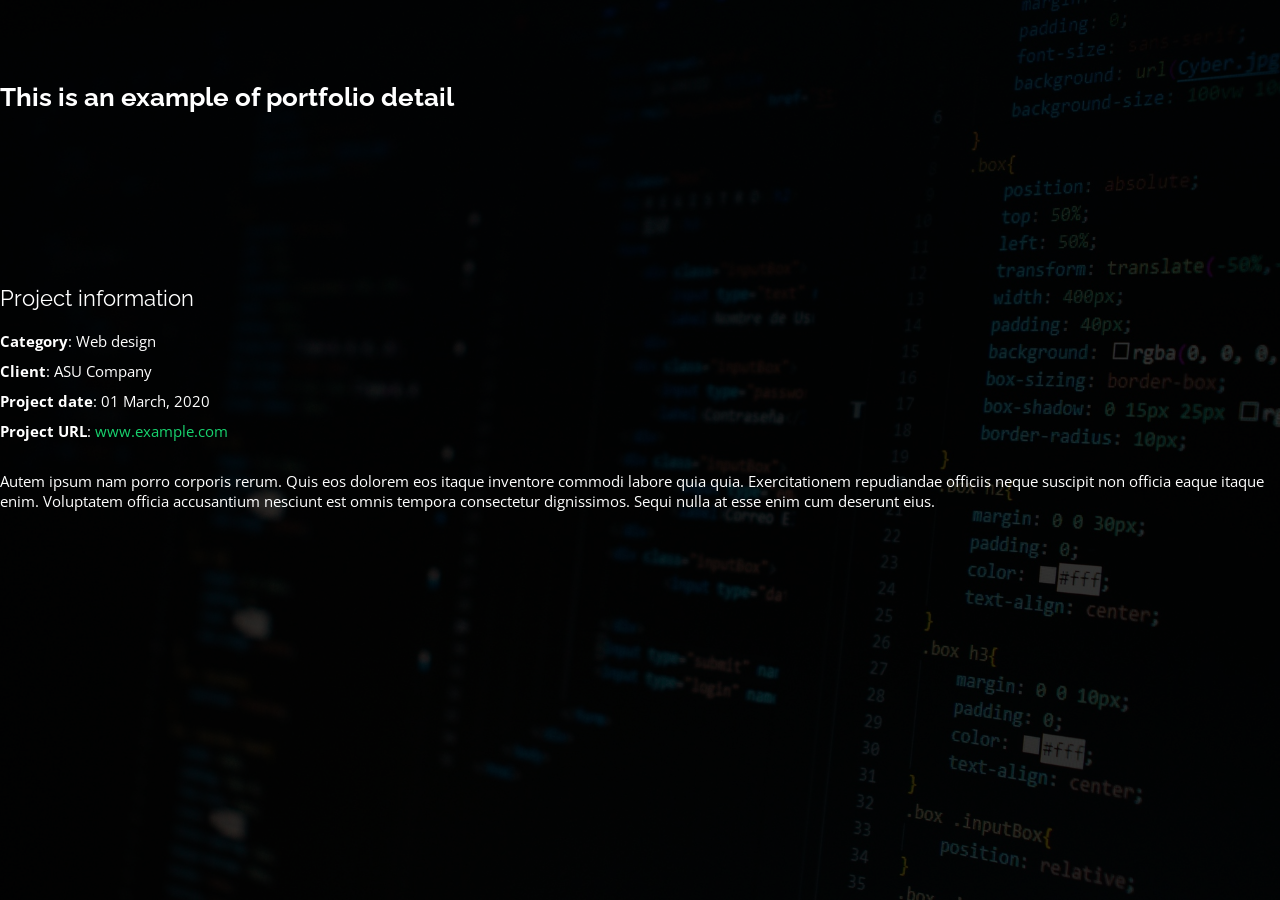
==== portfolio-details.html @ 1f873011 "initial" ====
<!DOCTYPE html>
<html lang="en">

<head>
  <meta charset="utf-8">
  <meta content="width=device-width, initial-scale=1.0" name="viewport">

  <title>Portfolio Details - Personal Bootstrap Template</title>
  <meta content="" name="description">
  <meta content="" name="keywords">

  <!-- Favicons -->
  <link href="assets/img/favicon.png" rel="icon">
  <link href="assets/img/apple-touch-icon.png" rel="apple-touch-icon">

  <!-- Google Fonts -->
  <link href="https://fonts.googleapis.com/css?family=Open+Sans:300,300i,400,400i,600,600i,700,700i|Raleway:300,300i,400,400i,500,500i,600,600i,700,700i|Poppins:300,300i,400,400i,500,500i,600,600i,700,700i" rel="stylesheet">

  <!-- Vendor CSS Files -->
  <link href="assets/vendor/bootstrap/css/bootstrap.min.css" rel="stylesheet">
  <link href="assets/vendor/bootstrap-icons/bootstrap-icons.css" rel="stylesheet">
  <link href="assets/vendor/boxicons/css/boxicons.min.css" rel="stylesheet">
  <link href="assets/vendor/glightbox/css/glightbox.min.css" rel="stylesheet">
  <link href="assets/vendor/remixicon/remixicon.css" rel="stylesheet">
  <link href="assets/vendor/swiper/swiper-bundle.min.css" rel="stylesheet">

  <!-- Template Main CSS File -->
  <link href="assets/css/style.css" rel="stylesheet">

  <!-- =======================================================
  * Template Name: Personal
  * Template URL: https://bootstrapmade.com/personal-free-resume-bootstrap-template/
  * Updated: Mar 17 2024 with Bootstrap v5.3.3
  * Author: BootstrapMade.com
  * License: https://bootstrapmade.com/license/
  ======================================================== -->
</head>

<body>

  <main id="main">

    <!-- ======= Portfolio Details ======= -->
    <div id="portfolio-details" class="portfolio-details">
      <div class="container">

        <div class="row">

          <div class="col-lg-8">
            <h2 class="portfolio-title">This is an example of portfolio detail</h2>

            <div class="portfolio-details-slider swiper">
              <div class="swiper-wrapper align-items-center">

                <div class="swiper-slide">
                  <img src="assets/img/portfolio/portfolio-details-1.jpg" alt="">
                </div>

                <div class="swiper-slide">
                  <img src="assets/img/portfolio/portfolio-details-2.jpg" alt="">
                </div>

                <div class="swiper-slide">
                  <img src="assets/img/portfolio/portfolio-details-3.jpg" alt="">
                </div>

              </div>
              <div class="swiper-pagination"></div>
            </div>

          </div>

          <div class="col-lg-4 portfolio-info">
            <h3>Project information</h3>
            <ul>
              <li><strong>Category</strong>: Web design</li>
              <li><strong>Client</strong>: ASU Company</li>
              <li><strong>Project date</strong>: 01 March, 2020</li>
              <li><strong>Project URL</strong>: <a href="#">www.example.com</a></li>
            </ul>

            <p>
              Autem ipsum nam porro corporis rerum. Quis eos dolorem eos itaque inventore commodi labore quia quia. Exercitationem repudiandae officiis neque suscipit non officia eaque itaque enim. Voluptatem officia accusantium nesciunt est omnis tempora consectetur dignissimos. Sequi nulla at esse enim cum deserunt eius.
            </p>
          </div>

        </div>

      </div>
    </div><!-- End Portfolio Details -->

  </main><!-- End #main -->


  <!-- Vendor JS Files -->
  <script src="assets/vendor/purecounter/purecounter_vanilla.js"></script>
  <script src="assets/vendor/bootstrap/js/bootstrap.bundle.min.js"></script>
  <script src="assets/vendor/glightbox/js/glightbox.min.js"></script>
  <script src="assets/vendor/isotope-layout/isotope.pkgd.min.js"></script>
  <script src="assets/vendor/swiper/swiper-bundle.min.js"></script>
  <script src="assets/vendor/waypoints/noframework.waypoints.js"></script>
  <script src="assets/vendor/php-email-form/validate.js"></script>

  <!-- Template Main JS File -->
  <script src="assets/js/main.js"></script>

</body>

</html>
---- assets/css/style.css ----
/**
* Template Name: Personal
* Template URL: https://bootstrapmade.com/personal-free-resume-bootstrap-template/
* Updated: Mar 17 2024 with Bootstrap v5.3.3
* Author: BootstrapMade.com
* License: https://bootstrapmade.com/license/
*/

/*--------------------------------------------------------------
# General
--------------------------------------------------------------*/
body {
  font-family: "Open Sans", sans-serif;
  background-color: #040404;
  color: #fff;
  position: relative;
  background: transparent;
}

body::before {
  content: "";
  position: fixed;
  background: #040404 url("../img/bg.jpg") top right no-repeat;
  background-size: cover;
  left: 0;
  right: 0;
  top: 0;
  height: 100vh;
  z-index: -1;
}

@media (min-width: 1024px) {
  body::before {
    background-attachment: fixed;
  }
}

a {
  color: #18d26e;
  text-decoration: none;
}

a:hover {
  color: #35e888;
  text-decoration: none;
}

h1,
h2,
h3,
h4,
h5,
h6 {
  font-family: "Raleway", sans-serif;
}

/*--------------------------------------------------------------
# Header
--------------------------------------------------------------*/
#header {
  transition: ease-in-out 0.3s;
  position: relative;
  height: 100vh;
  display: flex;
  align-items: center;
  z-index: 997;
  overflow-y: auto;
}

#header * {
  transition: ease-in-out 0.3s;
}

#header h1 {
  font-size: 48px;
  margin: 0;
  padding: 0;
  line-height: 1;
  font-weight: 700;
  font-family: "Poppins", sans-serif;
}

#header h1 a,
#header h1 a:hover {
  color: #fff;
  line-height: 1;
  display: inline-block;
}

#header h2 {
  font-size: 24px;
  margin-top: 20px;
  color: rgba(255, 255, 255, 0.8);
}

#header h2 span {
  color: #fff;
  border-bottom: 2px solid #18d26e;
  padding-bottom: 6px;
}

#header img {
  padding: 0;
  margin: 0;
}

#header .social-links {
  margin-top: 40px;
  display: flex;
}

#header .social-links a {
  font-size: 16px;
  display: flex;
  justify-content: center;
  align-items: center;
  background: rgba(255, 255, 255, 0.1);
  color: #fff;
  line-height: 1;
  margin-right: 8px;
  border-radius: 50%;
  width: 40px;
  height: 40px;
}

#header .social-links a:hover {
  background: #18d26e;
}

@media (max-width: 992px) {
  #header h1 {
    font-size: 36px;
  }

  #header h2 {
    font-size: 20px;
    line-height: 30px;
  }

  #header .social-links {
    margin-top: 15px;
  }

  #header .container {
    display: flex;
    flex-direction: column;
    align-items: center;
  }
}

/* Header Top */
#header.header-top {
  height: 80px;
  position: fixed;
  left: 0;
  top: 0;
  right: 0;
  background: rgba(0, 0, 0, 0.9);
}

#header.header-top .social-links,
#header.header-top h2 {
  display: none;
}

#header.header-top h1 {
  margin-right: auto;
  font-size: 36px;
}

#header.header-top img {
  max-height: 60px;
  margin-right: 20px !important;
}

#header.header-top .container {
  display: flex;
  align-items: center;
}

#header.header-top .navbar {
  margin: 0;
}

@media (max-width: 768px) {
  #header.header-top {
    height: 60px;
  }

  #header.header-top h1 {
    font-size: 26px;
  }
}

/*--------------------------------------------------------------
# Navigation Menu
--------------------------------------------------------------*/
/**
* Desktop Navigation 
*/
.navbar {
  padding: 0;
  margin-top: 35px;
}

.navbar ul {
  margin: 0;
  padding: 0;
  display: flex;
  list-style: none;
  align-items: center;
}

.navbar li {
  position: relative;
}

.navbar li+li {
  margin-left: 30px;
}

.navbar a,
.navbar a:focus {
  display: flex;
  align-items: center;
  justify-content: space-between;
  padding: 0;
  font-family: "Poppins", sans-serif;
  font-size: 16px;
  font-weight: 400;
  color: rgba(255, 255, 255, 0.7);
  white-space: nowrap;
  transition: 0.3s;
}

.navbar a i,
.navbar a:focus i {
  font-size: 12px;
  line-height: 0;
  margin-left: 5px;
}

.navbar a:before {
  content: "";
  position: absolute;
  width: 0;
  height: 2px;
  bottom: -4px;
  left: 0;
  background-color: #18d26e;
  visibility: hidden;
  width: 0px;
  transition: all 0.3s ease-in-out 0s;
}

.navbar a:hover:before,
.navbar li:hover>a:before,
.navbar .active:before {
  visibility: visible;
  width: 25px;
}

.navbar a:hover,
.navbar .active,
.navbar .active:focus,
.navbar li:hover>a {
  color: #fff;
}

/**
* Mobile Navigation 
*/
.mobile-nav-toggle {
  color: #fff;
  font-size: 28px;
  cursor: pointer;
  display: none;
  line-height: 0;
  transition: 0.5s;
  position: fixed;
  right: 15px;
  top: 15px;
}

@media (max-width: 991px) {
  .mobile-nav-toggle {
    display: block;
  }

  .navbar ul {
    display: none;
  }
}

.navbar-mobile {
  position: fixed;
  overflow: hidden;
  top: 0;
  right: 0;
  left: 0;
  bottom: 0;
  background: rgba(0, 0, 0, 0.9);
  transition: 0.3s;
  z-index: 999;
  margin-top: 0;
}

.navbar-mobile .mobile-nav-toggle {
  position: absolute;
  top: 15px;
  right: 15px;
}

.navbar-mobile ul {
  display: block;
  position: absolute;
  top: 55px;
  right: 15px;
  bottom: 45px;
  left: 15px;
  padding: 10px 0;
  overflow-y: auto;
  transition: 0.3s;
  border: 2px solid rgba(255, 255, 255, 0.2);
}

.navbar-mobile li {
  padding: 12px 20px;
}

.navbar-mobile li+li {
  margin: 0;
}

.navbar-mobile a,
.navbar-mobile a:focus {
  font-size: 16px;
  position: relative;
}

/*--------------------------------------------------------------
# Sections General
--------------------------------------------------------------*/
section {
  overflow: hidden;
  position: absolute;
  width: 100%;
  top: 140px;
  bottom: 100%;
  opacity: 0;
  transition: ease-in-out 0.4s;
  z-index: 2;
}

section.section-show {
  top: 100px;
  bottom: auto;
  opacity: 1;
  padding-bottom: 45px;
}

section .container {
  background: rgba(0, 0, 0, 0.9);
  padding: 30px;
}

@media (max-width: 768px) {
  section {
    top: 120px;
  }

  section.section-show {
    top: 80px;
  }
}

.section-title h2 {
  font-size: 14px;
  font-weight: 500;
  padding: 0;
  line-height: 1px;
  margin: 0 0 20px 0;
  letter-spacing: 2px;
  text-transform: uppercase;
  color: #aaaaaa;
  font-family: "Poppins", sans-serif;
}

.section-title h2::after {
  content: "";
  width: 120px;
  height: 1px;
  display: inline-block;
  background: #4ceb95;
  margin: 4px 10px;
}

.section-title p {
  margin: 0;
  margin: -15px 0 15px 0;
  font-size: 36px;
  font-weight: 700;
  text-transform: uppercase;
  font-family: "Poppins", sans-serif;
  color: #fff;
}

/*--------------------------------------------------------------
# About
--------------------------------------------------------------*/
.about-me .content h3 {
  font-weight: 700;
  font-size: 26px;
  color: #18d26e;
}

.about-me .content ul {
  list-style: none;
  padding: 0;
}

.about-me .content ul li {
  margin-bottom: 20px;
  display: flex;
  align-items: center;
}

.about-me .content ul strong {
  margin-right: 10px;
}

.about-me .content ul i {
  font-size: 16px;
  margin-right: 5px;
  color: #18d26e;
  line-height: 0;
}

.about-me .content p:last-child {
  margin-bottom: 0;
}

/*--------------------------------------------------------------
# Counts
--------------------------------------------------------------*/
.counts {
  padding: 70px 0 60px;
}

.counts .count-box {
  padding: 30px 30px 25px 30px;
  width: 100%;
  position: relative;
  text-align: center;
  background: rgba(255, 255, 255, 0.08);
}

.counts .count-box i {
  position: absolute;
  top: -25px;
  left: 50%;
  transform: translateX(-50%);
  font-size: 24px;
  background: rgba(255, 255, 255, 0.1);
  padding: 12px;
  color: #18d26e;
  border-radius: 50px;
  line-height: 0;
}

.counts .count-box span {
  font-size: 36px;
  display: block;
  font-weight: 600;
  color: #fff;
}

.counts .count-box p {
  padding: 0;
  margin: 0;
  font-family: "Raleway", sans-serif;
  font-size: 14px;
}

/*--------------------------------------------------------------
# Skills
--------------------------------------------------------------*/
.skills .progress {
  height: 60px;
  display: block;
  background: none;
  border-radius: 0;
}

.skills .progress .skill {
  padding: 10px 0;
  margin: 0;
  text-transform: uppercase;
  display: block;
  font-weight: 600;
  font-family: "Poppins", sans-serif;
  color: #fff;
}

.skills .progress .skill .val {
  float: right;
  font-style: normal;
}

.skills .progress-bar-wrap {
  background: rgba(255, 255, 255, 0.2);
}

.skills .progress-bar {
  width: 1px;
  height: 10px;
  transition: 0.9s;
  background-color: #18d26e;
}

/*--------------------------------------------------------------
# Interests
--------------------------------------------------------------*/
.interests .icon-box {
  display: flex;
  align-items: center;
  padding: 20px;
  background: rgba(255, 255, 255, 0.08);
  transition: ease-in-out 0.3s;
}

.interests .icon-box i {
  font-size: 32px;
  padding-right: 10px;
  line-height: 1;
}

.interests .icon-box h3 {
  font-weight: 700;
  margin: 0;
  padding: 0;
  line-height: 1;
  font-size: 16px;
  color: #fff;
}

.interests .icon-box:hover {
  background: rgba(255, 255, 255, 0.12);
}

/*--------------------------------------------------------------
# Testimonials
--------------------------------------------------------------*/
.testimonials .testimonials-carousel,
.testimonials .testimonials-slider {
  overflow: hidden;
}

.testimonials .testimonial-item {
  box-sizing: content-box;
  min-height: 320px;
}

.testimonials .testimonial-item .testimonial-img {
  width: 90px;
  border-radius: 50%;
  margin: -40px 0 0 40px;
  position: relative;
  z-index: 2;
  border: 6px solid rgba(255, 255, 255, 0.12);
}

.testimonials .testimonial-item h3 {
  font-size: 18px;
  font-weight: bold;
  margin: 10px 0 5px 45px;
  color: #fff;
}

.testimonials .testimonial-item h4 {
  font-size: 14px;
  color: #999;
  margin: 0 0 0 45px;
}

.testimonials .testimonial-item .quote-icon-left,
.testimonials .testimonial-item .quote-icon-right {
  color: rgba(255, 255, 255, 0.25);
  font-size: 26px;
}

.testimonials .testimonial-item .quote-icon-left {
  display: inline-block;
  left: -5px;
  position: relative;
}

.testimonials .testimonial-item .quote-icon-right {
  display: inline-block;
  right: -5px;
  position: relative;
  top: 10px;
}

.testimonials .testimonial-item p {
  font-style: italic;
  margin: 0 15px 0 15px;
  padding: 20px 20px 60px 20px;
  background: rgba(255, 255, 255, 0.1);
  position: relative;
  border-radius: 6px;
  position: relative;
  z-index: 1;
}

.testimonials .swiper-pagination {
  margin-top: 20px;
  position: relative;
}

.testimonials .swiper-pagination .swiper-pagination-bullet {
  width: 12px;
  height: 12px;
  opacity: 1;
  background-color: rgba(255, 255, 255, 0.3);
}

.testimonials .swiper-pagination .swiper-pagination-bullet-active {
  background-color: #18d26e;
}

/*--------------------------------------------------------------
# Resume
--------------------------------------------------------------*/
.resume .resume-title {
  font-size: 26px;
  font-weight: 700;
  margin-top: 20px;
  margin-bottom: 20px;
  color: #fff;
}

.resume .resume-item {
  padding: 0 0 20px 20px;
  margin-top: -2px;
  border-left: 2px solid rgba(255, 255, 255, 0.2);
  position: relative;
}

.resume .resume-item h4 {
  line-height: 18px;
  font-size: 18px;
  font-weight: 600;
  text-transform: uppercase;
  font-family: "Poppins", sans-serif;
  color: #18d26e;
  margin-bottom: 10px;
}

.resume .resume-item h5 {
  font-size: 16px;
  background: rgba(255, 255, 255, 0.15);
  padding: 5px 15px;
  display: inline-block;
  font-weight: 600;
  margin-bottom: 10px;
}

.resume .resume-item ul {
  padding-left: 20px;
}

.resume .resume-item ul li {
  padding-bottom: 10px;
}

.resume .resume-item:last-child {
  padding-bottom: 0;
}

.resume .resume-item::before {
  content: "";
  position: absolute;
  width: 16px;
  height: 16px;
  border-radius: 50px;
  left: -9px;
  top: 0;
  background: #18d26e;
  border: 2px solid #18d26e;
}

/*--------------------------------------------------------------
# Services
--------------------------------------------------------------*/
.services .icon-box {
  text-align: center;
  background: rgba(204, 204, 204, 0.1);
  padding: 80px 20px;
  transition: all ease-in-out 0.3s;
}

.services .icon-box .icon {
  margin: 0 auto;
  width: 64px;
  height: 64px;
  background: #18d26e;
  border-radius: 5px;
  transition: all 0.3s ease-out 0s;
  display: flex;
  align-items: center;
  justify-content: center;
  margin-bottom: 20px;
  transform-style: preserve-3d;
}

.services .icon-box .icon i {
  color: #fff;
  font-size: 28px;
}

.services .icon-box .icon::before {
  position: absolute;
  content: "";
  left: -8px;
  top: -8px;
  height: 100%;
  width: 100%;
  background: rgba(255, 255, 255, 0.15);
  border-radius: 5px;
  transition: all 0.3s ease-out 0s;
  transform: translateZ(-1px);
}

.services .icon-box h4 {
  font-weight: 700;
  margin-bottom: 15px;
  font-size: 24px;
}

.services .icon-box h4 a {
  color: #fff;
}

.services .icon-box p {
  line-height: 24px;
  font-size: 14px;
  margin-bottom: 0;
}

.services .icon-box:hover {
  background: #18d26e;
  border-color: #18d26e;
}

.services .icon-box:hover .icon {
  background: #fff;
}

.services .icon-box:hover .icon i {
  color: #18d26e;
}

.services .icon-box:hover .icon::before {
  background: #35e888;
}

.services .icon-box:hover h4 a,
.services .icon-box:hover p {
  color: #fff;
}

/*--------------------------------------------------------------
# Portfolio
--------------------------------------------------------------*/
.portfolio .portfolio-item {
  margin-bottom: 30px;
}

.portfolio #portfolio-flters {
  padding: 0;
  margin: 0 auto 15px auto;
  list-style: none;
  text-align: center;
  border-radius: 50px;
  padding: 2px 15px;
}

.portfolio #portfolio-flters li {
  cursor: pointer;
  display: inline-block;
  padding: 8px 16px 10px 16px;
  font-size: 14px;
  font-weight: 600;
  line-height: 1;
  text-transform: uppercase;
  color: #fff;
  background: rgba(255, 255, 255, 0.1);
  margin: 0 3px 10px 3px;
  transition: all 0.3s ease-in-out;
  border-radius: 4px;
}

.portfolio #portfolio-flters li:hover,
.portfolio #portfolio-flters li.filter-active {
  background: #18d26e;
}

.portfolio #portfolio-flters li:last-child {
  margin-right: 0;
}

.portfolio .portfolio-wrap {
  transition: 0.3s;
  position: relative;
  overflow: hidden;
  z-index: 1;
  background: rgba(0, 0, 0, 0.6);
}

.portfolio .portfolio-wrap::before {
  content: "";
  background: rgba(0, 0, 0, 0.6);
  position: absolute;
  left: 30px;
  right: 30px;
  top: 30px;
  bottom: 30px;
  transition: all ease-in-out 0.3s;
  z-index: 2;
  opacity: 0;
}

.portfolio .portfolio-wrap .portfolio-info {
  opacity: 0;
  position: absolute;
  top: 0;
  left: 0;
  right: 0;
  bottom: 0;
  text-align: center;
  z-index: 3;
  transition: all ease-in-out 0.3s;
  display: flex;
  flex-direction: column;
  justify-content: center;
  align-items: center;
}

.portfolio .portfolio-wrap .portfolio-info::before {
  display: block;
  content: "";
  width: 48px;
  height: 48px;
  position: absolute;
  top: 35px;
  left: 35px;
  border-top: 3px solid #fff;
  border-left: 3px solid #fff;
  transition: all 0.5s ease 0s;
  z-index: 9994;
}

.portfolio .portfolio-wrap .portfolio-info::after {
  display: block;
  content: "";
  width: 48px;
  height: 48px;
  position: absolute;
  bottom: 35px;
  right: 35px;
  border-bottom: 3px solid #fff;
  border-right: 3px solid #fff;
  transition: all 0.5s ease 0s;
  z-index: 9994;
}

.portfolio .portfolio-wrap .portfolio-info h4 {
  font-size: 20px;
  color: #fff;
  font-weight: 600;
}

.portfolio .portfolio-wrap .portfolio-info p {
  color: #ffffff;
  font-size: 14px;
  text-transform: uppercase;
  padding: 0;
  margin: 0;
}

.portfolio .portfolio-wrap .portfolio-links {
  text-align: center;
  z-index: 4;
}

.portfolio .portfolio-wrap .portfolio-links a {
  color: #fff;
  margin: 0 2px;
  font-size: 28px;
  display: inline-block;
  transition: 0.3s;
}

.portfolio .portfolio-wrap .portfolio-links a:hover {
  color: #63eda3;
}

.portfolio .portfolio-wrap:hover::before {
  top: 0;
  left: 0;
  right: 0;
  bottom: 0;
  opacity: 1;
}

.portfolio .portfolio-wrap:hover .portfolio-info {
  opacity: 1;
}

.portfolio .portfolio-wrap:hover .portfolio-info::before {
  top: 15px;
  left: 15px;
}

.portfolio .portfolio-wrap:hover .portfolio-info::after {
  bottom: 15px;
  right: 15px;
}

/*--------------------------------------------------------------
# Portfolio Details
--------------------------------------------------------------*/
.portfolio-details {
  padding-top: 40px;
  background: rgba(0, 0, 0, 0.8);
  position: fixed;
  left: 0;
  right: 0;
  top: 0;
  bottom: 0;
  overflow-y: auto;
}

.portfolio-details .container {
  padding-top: 20px;
  padding-bottom: 40px;
}

.portfolio-details .portfolio-title {
  font-size: 26px;
  font-weight: 700;
  margin-bottom: 20px;
}

.portfolio-details .portfolio-info {
  padding-top: 45px;
}

.portfolio-details .portfolio-info h3 {
  font-size: 22px;
  font-weight: 400;
  margin-bottom: 20px;
}

.portfolio-details .portfolio-info ul {
  list-style: none;
  padding: 0;
  font-size: 15px;
}

.portfolio-details .portfolio-info ul li+li {
  margin-top: 10px;
}

.portfolio-details .portfolio-info p {
  font-size: 15px;
  padding: 15px 0 0 0;
}

@media (max-width: 992px) {
  .portfolio-details .portfolio-info {
    padding-top: 20px;
  }
}

.portfolio-details .swiper-pagination {
  margin-top: 20px;
  position: relative;
}

.portfolio-details .swiper-pagination .swiper-pagination-bullet {
  width: 12px;
  height: 12px;
  opacity: 1;
  background-color: rgba(255, 255, 255, 0.3);
}

.portfolio-details .swiper-pagination .swiper-pagination-bullet-active {
  background-color: #18d26e;
}

/*--------------------------------------------------------------
# Contact
--------------------------------------------------------------*/
.contact .info-box {
  color: #444444;
  padding: 20px;
  width: 100%;
  background: rgba(255, 255, 255, 0.08);
}

.contact .info-box i.bx {
  font-size: 24px;
  color: #18d26e;
  border-radius: 50%;
  padding: 14px;
  float: left;
  background: rgba(255, 255, 255, 0.1);
}

.contact .info-box h3 {
  font-size: 20px;
  color: rgba(255, 255, 255, 0.5);
  font-weight: 700;
  margin: 10px 0 8px 68px;
}

.contact .info-box p {
  padding: 0;
  color: #fff;
  line-height: 24px;
  font-size: 14px;
  margin: 0 0 0 68px;
}

.contact .info-box .social-links {
  margin: 5px 0 0 68px;
  display: flex;
}

.contact .info-box .social-links a {
  font-size: 18px;
  display: inline-block;
  color: #fff;
  line-height: 1;
  margin-right: 12px;
  transition: 0.3s;
}

.contact .info-box .social-links a:hover {
  color: #18d26e;
}

.contact .php-email-form {
  padding: 30px;
  background: rgba(255, 255, 255, 0.08);
}

.contact .php-email-form .error-message {
  display: none;
  background: rgba(255, 255, 255, 0.08);
  background: #ed3c0d;
  text-align: left;
  padding: 15px;
  font-weight: 600;
}

.contact .php-email-form .error-message br+br {
  margin-top: 25px;
}

.contact .php-email-form .sent-message {
  display: none;
  background: rgba(255, 255, 255, 0.08);
  background: #18d26e;
  text-align: center;
  padding: 15px;
  font-weight: 600;
}

.contact .php-email-form .loading {
  display: none;
  background: rgba(255, 255, 255, 0.08);
  text-align: center;
  padding: 15px;
}

.contact .php-email-form .loading:before {
  content: "";
  display: inline-block;
  border-radius: 50%;
  width: 24px;
  height: 24px;
  margin: 0 10px -6px 0;
  border: 3px solid #18d26e;
  border-top-color: #eee;
  animation: animate-loading 1s linear infinite;
}

.contact .php-email-form input,
.contact .php-email-form textarea {
  border-radius: 0;
  box-shadow: none;
  font-size: 14px;
  background: rgba(255, 255, 255, 0.08);
  border: 0;
  transition: 0.3s;
  color: #fff;
}

.contact .php-email-form input:focus,
.contact .php-email-form textarea:focus {
  background-color: rgba(255, 255, 255, 0.11);
}

.contact .php-email-form input::-moz-placeholder,
.contact .php-email-form textarea::-moz-placeholder {
  color: rgba(255, 255, 255, 0.3);
  opacity: 1;
}

.contact .php-email-form input::placeholder,
.contact .php-email-form textarea::placeholder {
  color: rgba(255, 255, 255, 0.3);
  opacity: 1;
}

.contact .php-email-form input {
  padding: 10px 15px;
}

.contact .php-email-form textarea {
  padding: 12px 15px;
}

.contact .php-email-form button[type=submit] {
  background: #18d26e;
  border: 0;
  padding: 10px 30px;
  color: #fff;
  transition: 0.4s;
  border-radius: 4px;
}

.contact .php-email-form button[type=submit]:hover {
  background: #15bb62;
}

@keyframes animate-loading {
  0% {
    transform: rotate(0deg);
  }

  100% {
    transform: rotate(360deg);
  }
}

/*--------------------------------------------------------------
# Credits
--------------------------------------------------------------*/
.credits {
  position: fixed;
  right: 0;
  left: 0;
  bottom: 0;
  padding: 15px;
  text-align: right;
  font-size: 13px;
  color: #fff;
  z-index: 999999;
}

@media (max-width: 992px) {
  .credits {
    text-align: center;
    padding: 10px;
    background: rgba(0, 0, 0, 0.8);
  }
}

.credits a {
  color: #18d26e;
  transition: 0.3s;
}

.credits a:hover {
  color: #fff;
}
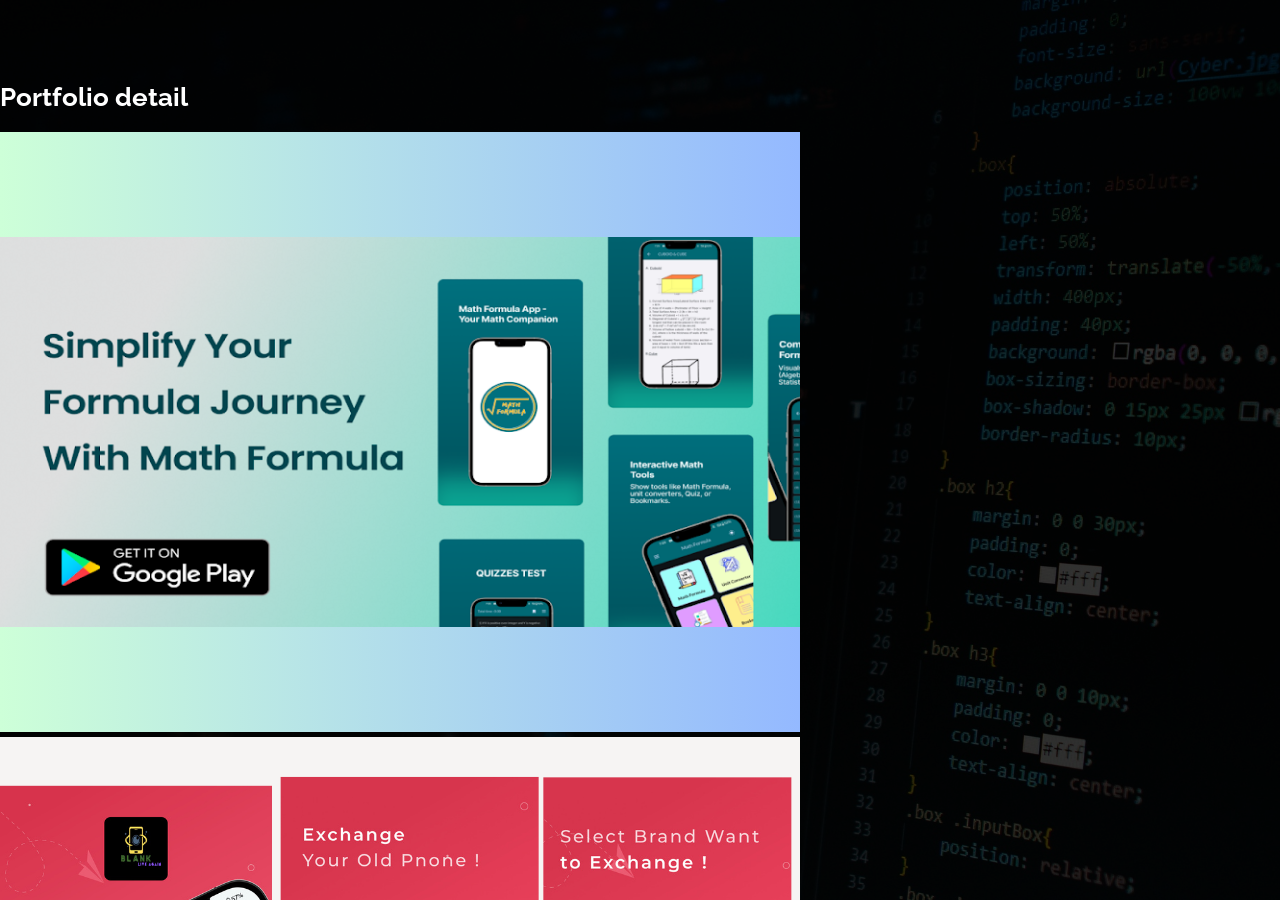
==== commit e7409b91: ""Updated index.html and portfolio-details.html with new images, removed some sections, and modified " ====
--- a/portfolio-details.html
+++ b/portfolio-details.html
@@ -46,42 +46,37 @@
 
         <div class="row">
 
-          <div class="col-lg-8">
-            <h2 class="portfolio-title">This is an example of portfolio detail</h2>
+          <div class="col-lg-12">
+            <h2 class="portfolio-title">Portfolio detail</h2>
 
             <div class="portfolio-details-slider swiper">
               <div class="swiper-wrapper align-items-center">
 
                 <div class="swiper-slide">
-                  <img src="assets/img/portfolio/portfolio-details-1.jpg" alt="">
+                  <img src="assets/img/portfolio/portfolio-1.png" alt="">
                 </div>
 
                 <div class="swiper-slide">
-                  <img src="assets/img/portfolio/portfolio-details-2.jpg" alt="">
+                  <img src="assets/img/portfolio/portfolio-2.png" alt="">
                 </div>
 
                 <div class="swiper-slide">
-                  <img src="assets/img/portfolio/portfolio-details-3.jpg" alt="">
+                  <img src="assets/img/portfolio/portfolio-3.png" alt="">
+                </div>
+                <div class="swiper-slide">
+                  <img src="assets/img/portfolio/portfolio-4.png" alt="">
+                </div>
+                <div class="swiper-slide">
+                  <img src="assets/img/portfolio/portfolio-5.png" alt="">
+                </div>
+                <div class="swiper-slide">
+                  <img src="assets/img/portfolio/portfolio-6.png" alt="">
                 </div>
 
               </div>
               <div class="swiper-pagination"></div>
             </div>
 
-          </div>
-
-          <div class="col-lg-4 portfolio-info">
-            <h3>Project information</h3>
-            <ul>
-              <li><strong>Category</strong>: Web design</li>
-              <li><strong>Client</strong>: ASU Company</li>
-              <li><strong>Project date</strong>: 01 March, 2020</li>
-              <li><strong>Project URL</strong>: <a href="#">www.example.com</a></li>
-            </ul>
-
-            <p>
-              Autem ipsum nam porro corporis rerum. Quis eos dolorem eos itaque inventore commodi labore quia quia. Exercitationem repudiandae officiis neque suscipit non officia eaque itaque enim. Voluptatem officia accusantium nesciunt est omnis tempora consectetur dignissimos. Sequi nulla at esse enim cum deserunt eius.
-            </p>
           </div>
 
         </div>
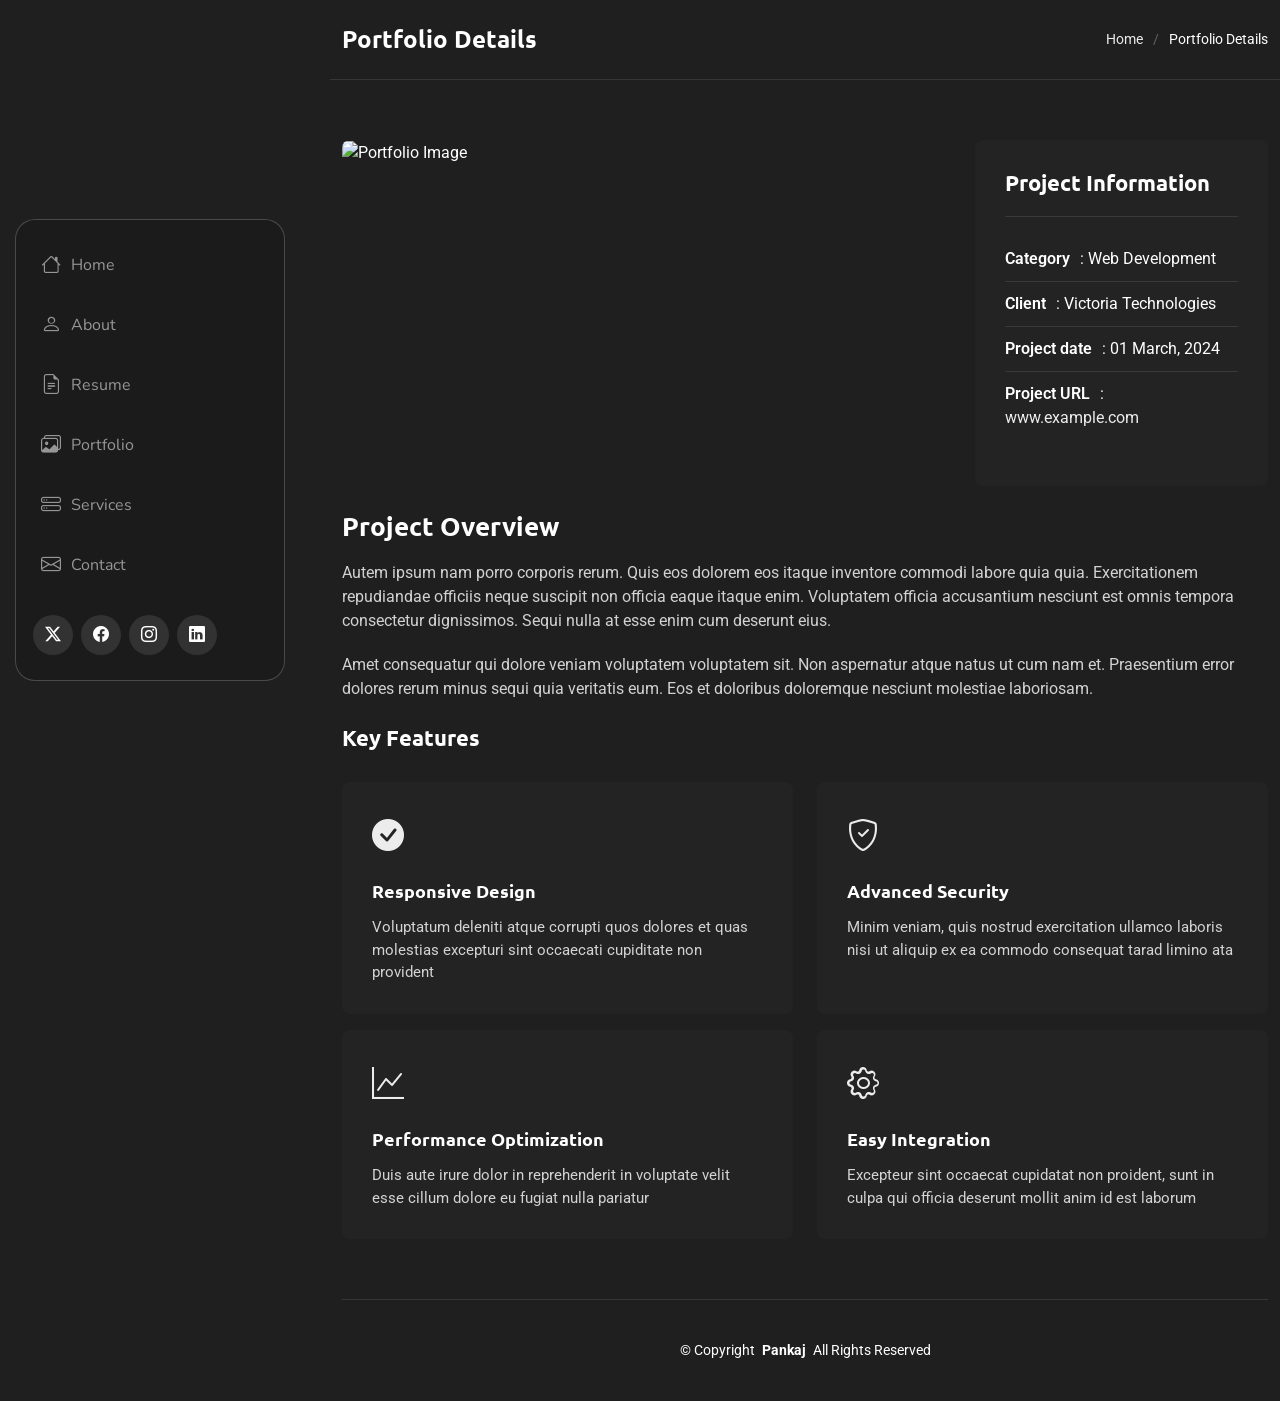
==== commit de7ff79b: "feat: Integrate AOS and Typed.js, remove Boxicons and Remixicon, refactor core CSS, update vendor as" ====
--- a/portfolio-details.html
+++ b/portfolio-details.html
@@ -4,101 +4,400 @@
 <head>
   <meta charset="utf-8">
   <meta content="width=device-width, initial-scale=1.0" name="viewport">
-
-  <title>Portfolio Details - Personal Bootstrap Template</title>
-  <meta content="" name="description">
-  <meta content="" name="keywords">
+  <title>Portfolio Details - SnapFolio Bootstrap Template</title>
+  <meta name="description" content="">
+  <meta name="keywords" content="">
 
   <!-- Favicons -->
   <link href="assets/img/favicon.png" rel="icon">
   <link href="assets/img/apple-touch-icon.png" rel="apple-touch-icon">
 
-  <!-- Google Fonts -->
-  <link href="https://fonts.googleapis.com/css?family=Open+Sans:300,300i,400,400i,600,600i,700,700i|Raleway:300,300i,400,400i,500,500i,600,600i,700,700i|Poppins:300,300i,400,400i,500,500i,600,600i,700,700i" rel="stylesheet">
+  <!-- Fonts -->
+  <link href="https://fonts.googleapis.com" rel="preconnect">
+  <link href="https://fonts.gstatic.com" rel="preconnect" crossorigin>
+  <link
+    href="https://fonts.googleapis.com/css2?family=Roboto:ital,wght@0,100;0,300;0,400;0,500;0,700;0,900;1,100;1,300;1,400;1,500;1,700;1,900&family=Ubuntu:ital,wght@0,300;0,400;0,500;0,700;1,300;1,400;1,500;1,700&family=Nunito:ital,wght@0,200;0,300;0,400;0,500;0,600;0,700;0,800;0,900;1,200;1,300;1,400;1,500;1,600;1,700;1,800;1,900&display=swap"
+    rel="stylesheet">
 
   <!-- Vendor CSS Files -->
   <link href="assets/vendor/bootstrap/css/bootstrap.min.css" rel="stylesheet">
   <link href="assets/vendor/bootstrap-icons/bootstrap-icons.css" rel="stylesheet">
-  <link href="assets/vendor/boxicons/css/boxicons.min.css" rel="stylesheet">
+  <link href="assets/vendor/aos/aos.css" rel="stylesheet">
   <link href="assets/vendor/glightbox/css/glightbox.min.css" rel="stylesheet">
-  <link href="assets/vendor/remixicon/remixicon.css" rel="stylesheet">
   <link href="assets/vendor/swiper/swiper-bundle.min.css" rel="stylesheet">
 
-  <!-- Template Main CSS File -->
-  <link href="assets/css/style.css" rel="stylesheet">
-
-  <!-- =======================================================
-  * Template Name: Personal
-  * Template URL: https://bootstrapmade.com/personal-free-resume-bootstrap-template/
-  * Updated: Mar 17 2024 with Bootstrap v5.3.3
-  * Author: BootstrapMade.com
-  * License: https://bootstrapmade.com/license/
-  ======================================================== -->
+  <!-- Main CSS File -->
+  <link href="assets/css/main.css" rel="stylesheet">
+
 </head>
 
-<body>
-
-  <main id="main">
-
-    <!-- ======= Portfolio Details ======= -->
-    <div id="portfolio-details" class="portfolio-details">
-      <div class="container">
-
-        <div class="row">
-
-          <div class="col-lg-12">
-            <h2 class="portfolio-title">Portfolio detail</h2>
-
-            <div class="portfolio-details-slider swiper">
+<body class="portfolio-details-page">
+
+  <header id="header" class="header dark-background d-flex flex-column justify-content-center">
+    <i class="header-toggle d-xl-none bi bi-list"></i>
+
+    <div class="header-container d-flex flex-column align-items-start">
+      <nav id="navmenu" class="navmenu">
+        <ul>
+          <li><a href="index.html#hero"><i class="bi bi-house navicon"></i>Home</a></li>
+          <li><a href="index.html#about"><i class="bi bi-person navicon"></i> About</a></li>
+          <li><a href="index.html#resume"><i class="bi bi-file-earmark-text navicon"></i> Resume</a></li>
+          <li><a href="index.html#portfolio"><i class="bi bi-images navicon"></i> Portfolio</a></li>
+          <li><a href="index.html#services"><i class="bi bi-hdd-stack navicon"></i> Services</a></li>
+
+          <li><a href="index.html#contact"><i class="bi bi-envelope navicon"></i> Contact</a></li>
+        </ul>
+      </nav>
+
+      <div class="social-links text-center">
+        <a href="#" class="twitter"><i class="bi bi-twitter-x"></i></a>
+        <a href="#" class="facebook"><i class="bi bi-facebook"></i></a>
+        <a href="#" class="instagram"><i class="bi bi-instagram"></i></a>
+
+        <a href="#" class="linkedin"><i class="bi bi-linkedin"></i></a>
+      </div>
+
+    </div>
+
+  </header>
+
+  <main class="main">
+
+    <!-- Page Title -->
+    <div class="page-title dark-background">
+      <div class="container d-lg-flex justify-content-between align-items-center">
+        <h1 class="mb-2 mb-lg-0">Portfolio Details</h1>
+        <nav class="breadcrumbs">
+          <ol>
+            <li><a href="index.html">Home</a></li>
+            <li class="current">Portfolio Details</li>
+          </ol>
+        </nav>
+      </div>
+    </div><!-- End Page Title -->
+
+    <!-- Portfolio Details Section -->
+    <section id="portfolio-details" class="portfolio-details section">
+
+      <div class="container" data-aos="fade-up" data-aos-delay="100">
+
+        <div class="row gy-4">
+
+          <div class="col-lg-8">
+            <div class="portfolio-details-slider swiper init-swiper">
+
+              <script type="application/json" class="swiper-config">
+                {
+                  "loop": true,
+                  "speed": 600,
+                  "autoplay": {
+                    "delay": 5000
+                  },
+                  "slidesPerView": "auto",
+                  "pagination": {
+                    "el": ".swiper-pagination",
+                    "type": "bullets",
+                    "clickable": true
+                  }
+                }
+              </script>
+
               <div class="swiper-wrapper align-items-center">
 
                 <div class="swiper-slide">
-                  <img src="assets/img/portfolio/portfolio-1.png" alt="">
+                  <img src="assets/img/portfolio/portfolio-1.webp" alt="Portfolio Image" class="img-fluid"
+                    loading="lazy">
                 </div>
 
                 <div class="swiper-slide">
-                  <img src="assets/img/portfolio/portfolio-2.png" alt="">
+                  <img src="assets/img/portfolio/portfolio-10.webp" alt="Portfolio Image" class="img-fluid"
+                    loading="lazy">
                 </div>
 
                 <div class="swiper-slide">
-                  <img src="assets/img/portfolio/portfolio-3.png" alt="">
-                </div>
-                <div class="swiper-slide">
-                  <img src="assets/img/portfolio/portfolio-4.png" alt="">
-                </div>
-                <div class="swiper-slide">
-                  <img src="assets/img/portfolio/portfolio-5.png" alt="">
-                </div>
-                <div class="swiper-slide">
-                  <img src="assets/img/portfolio/portfolio-6.png" alt="">
+                  <img src="assets/img/portfolio/portfolio-7.webp" alt="Portfolio Image" class="img-fluid"
+                    loading="lazy">
                 </div>
 
               </div>
               <div class="swiper-pagination"></div>
             </div>
-
           </div>
 
+          <div class="col-lg-4">
+            <div class="portfolio-info" data-aos="fade-left" data-aos-delay="200">
+              <h3>Project Information</h3>
+              <ul>
+                <li><strong>Category</strong>: Web Development</li>
+                <li><strong>Client</strong>: Victoria Technologies</li>
+                <li><strong>Project date</strong>: 01 March, 2024</li>
+                <li><strong>Project URL</strong>: <a href="#" target="_blank">www.example.com</a></li>
+              </ul>
+            </div>
+          </div>
+
+          <div class="col-lg-12">
+            <div class="portfolio-description" data-aos="fade-up" data-aos-delay="300">
+              <h2>Project Overview</h2>
+              <p>
+                Autem ipsum nam porro corporis rerum. Quis eos dolorem eos itaque inventore commodi labore quia quia.
+                Exercitationem repudiandae officiis neque suscipit non officia eaque itaque enim. Voluptatem officia
+                accusantium nesciunt est omnis tempora consectetur dignissimos. Sequi nulla at esse enim cum deserunt
+                eius.
+              </p>
+              <p>
+                Amet consequatur qui dolore veniam voluptatem voluptatem sit. Non aspernatur atque natus ut cum nam et.
+                Praesentium error dolores rerum minus sequi quia veritatis eum. Eos et doloribus doloremque nesciunt
+                molestiae laboriosam.
+              </p>
+
+              <div class="features mt-4">
+                <h3>Key Features</h3>
+                <div class="row gy-3">
+                  <div class="col-md-6">
+                    <div class="feature-item" data-aos="fade-up" data-aos-delay="400">
+                      <i class="bi bi-check-circle-fill"></i>
+                      <h4>Responsive Design</h4>
+                      <p>Voluptatum deleniti atque corrupti quos dolores et quas molestias excepturi sint occaecati
+                        cupiditate non provident</p>
+                    </div>
+                  </div>
+
+                  <div class="col-md-6">
+                    <div class="feature-item" data-aos="fade-up" data-aos-delay="500">
+                      <i class="bi bi-shield-check"></i>
+                      <h4>Advanced Security</h4>
+                      <p>Minim veniam, quis nostrud exercitation ullamco laboris nisi ut aliquip ex ea commodo consequat
+                        tarad limino ata</p>
+                    </div>
+                  </div>
+
+                  <div class="col-md-6">
+                    <div class="feature-item" data-aos="fade-up" data-aos-delay="600">
+                      <i class="bi bi-graph-up"></i>
+                      <h4>Performance Optimization</h4>
+                      <p>Duis aute irure dolor in reprehenderit in voluptate velit esse cillum dolore eu fugiat nulla
+                        pariatur</p>
+                    </div>
+                  </div>
+
+                  <div class="col-md-6">
+                    <div class="feature-item" data-aos="fade-up" data-aos-delay="700">
+                      <i class="bi bi-gear"></i>
+                      <h4>Easy Integration</h4>
+                      <p>Excepteur sint occaecat cupidatat non proident, sunt in culpa qui officia deserunt mollit anim
+                        id est laborum</p>
+                    </div>
+                  </div>
+                </div>
+              </div>
+            </div>
+          </div>
+
         </div>
 
       </div>
-    </div><!-- End Portfolio Details -->
-
-  </main><!-- End #main -->
-
+
+    </section><!-- /Portfolio Details Section -->
+
+  </main>
+
+  <footer id="footer" class="footer position-relative">
+
+    <div class="container">
+      <div class="copyright text-center ">
+        <p>© <span>Copyright</span> <strong class="px-1 sitename">Pankaj</strong> <span>All Rights Reserved</span></p>
+      </div>
+    </div>
+
+  </footer>
+
+  <!-- Scroll Top -->
+  <a href="#" id="scroll-top" class="scroll-top d-flex align-items-center justify-content-center"><i
+      class="bi bi-arrow-up-short"></i></a>
+
+  <!-- Preloader -->
+  <div id="preloader"></div>
 
   <!-- Vendor JS Files -->
+  <script src="assets/vendor/bootstrap/js/bootstrap.bundle.min.js"></script>
+  <script src="assets/vendor/aos/aos.js"></script>
+  <script src="assets/vendor/typed.js/typed.umd.js"></script>
   <script src="assets/vendor/purecounter/purecounter_vanilla.js"></script>
-  <script src="assets/vendor/bootstrap/js/bootstrap.bundle.min.js"></script>
+  <script src="assets/vendor/waypoints/noframework.waypoints.js"></script>
+  <script src="assets/vendor/isotope-layout/isotope.pkgd.min.js"></script>
+  <script src="assets/vendor/imagesloaded/imagesloaded.pkgd.min.js"></script>
   <script src="assets/vendor/glightbox/js/glightbox.min.js"></script>
-  <script src="assets/vendor/isotope-layout/isotope.pkgd.min.js"></script>
   <script src="assets/vendor/swiper/swiper-bundle.min.js"></script>
-  <script src="assets/vendor/waypoints/noframework.waypoints.js"></script>
-  <script src="assets/vendor/php-email-form/validate.js"></script>
-
-  <!-- Template Main JS File -->
+
+  <!-- Main JS File -->
   <script src="assets/js/main.js"></script>
 
+  <script>
+    document.addEventListener('DOMContentLoaded', function () {
+      const params = new URLSearchParams(window.location.search);
+      const id = params.get('id');
+
+      const portfolioData = {
+        'math-formula': {
+          title: 'Math Formula | All Formula',
+          category: 'App',
+          client: 'Personal Project',
+          date: '2024',
+          url: 'https://play.google.com/store/apps/details?id=com.pankaj.mathformula',
+          description: 'A comprehensive application providing a wide range of mathematical formulas for students and professionals. Features an intuitive interface and easy navigation.',
+          images: ['assets/img/portfolio/portfolio-1.png']
+        },
+        'blank': {
+          title: 'Blank',
+          category: 'App',
+          client: 'Personal Project',
+          date: '2024',
+          url: '#',
+          description: 'A minimal application designed for simplicity and focus.',
+          images: ['assets/img/portfolio/portfolio-2.png']
+        },
+        'vaktaa': {
+          title: 'Vaktaa',
+          category: 'App',
+          client: 'Client Project',
+          date: '2024',
+          url: '#',
+          description: 'A communication app designed to bridge gaps and facilitate seamless interaction.',
+          images: ['assets/img/portfolio/portfolio-3.png']
+        },
+        'upsoftech': {
+          title: 'UpSoftech',
+          category: 'Web',
+          client: 'UpSoftech',
+          date: '2023',
+          url: '#',
+          description: 'Corporate website for UpSoftech, showcasing their services and solutions.',
+          images: ['assets/img/portfolio/portfolio-4.png']
+        },
+        'bizotic': {
+          title: 'Bizotic',
+          category: 'Web',
+          client: 'Bizotic',
+          date: '2023',
+          url: '#',
+          description: 'Business portfolio website designed to highlight corporate strengths and achievements.',
+          images: ['assets/img/portfolio/portfolio-5.png']
+        },
+        'mehi-marble': {
+          title: 'Mehi Marble & Tiles',
+          category: 'Web',
+          client: 'Mehi Marble',
+          date: '2023',
+          url: '#',
+          description: 'E-commerce style showcase for a marble and tiles business.',
+          images: ['assets/img/portfolio/portfolio-6.png']
+        },
+        'ai-vitofit': {
+          title: 'AI VITOFIT',
+          category: 'App',
+          client: 'Vitofit',
+          date: '2024',
+          url: '#',
+          description: 'AI-powered fitness application offering personalized workout plans and tracking.',
+          images: ['assets/img/portfolio/portfolio-7.png']
+        },
+        'meatbeats': {
+          title: 'MeatBeats',
+          category: 'App',
+          client: 'MeatBeats',
+          date: '2024',
+          url: '#',
+          description: 'Food delivery application specializing in fresh meat products.',
+          images: ['assets/img/portfolio/portfolio-8.png']
+        },
+        'nadijyotish': {
+          title: 'Nadijyotish',
+          category: 'App',
+          client: 'Nadi Jyotish',
+          date: '2024',
+          url: '#',
+          description: 'Astrology application based on Nadi Jyotish principles.',
+          images: ['assets/img/portfolio/portfolio-9.png']
+        },
+        'free-ambulance': {
+          title: 'Free Ambulance',
+          category: 'App',
+          client: 'Community Service',
+          date: '2024',
+          url: '#',
+          description: 'Emergency service application to connect patients with free ambulance services.',
+          images: ['assets/img/portfolio/portfolio-10.png']
+        },
+        'bike9pro': {
+          title: 'Bike9Pro',
+          category: 'App',
+          client: 'Bike9Pro',
+          date: '2024',
+          url: '#',
+          description: 'Bike service and maintenance tracking application.',
+          images: ['assets/img/portfolio/portfolio-11.png']
+        }
+      };
+
+      if (id && portfolioData[id]) {
+        const data = portfolioData[id];
+
+        // Update Title
+        const titleElement = document.querySelector('.portfolio-title'); // If exists, or we target h2
+        // Based on template, it's not explicitly classed, so let's find it or update the breadcrumb/title
+
+        // Update Breadcrumb/Page Title
+        const headerTitle = document.querySelector('.page-title h1');
+        if (headerTitle) headerTitle.textContent = data.title;
+
+        // Update Project Info
+        const listItems = document.querySelectorAll('.portfolio-info ul li');
+        if (listItems.length >= 4) {
+          listItems[0].innerHTML = `<strong>Category</strong>: ${data.category}`;
+          listItems[1].innerHTML = `<strong>Client</strong>: ${data.client}`;
+          listItems[2].innerHTML = `<strong>Project date</strong>: ${data.date}`;
+          listItems[3].innerHTML = `<strong>Project URL</strong>: <a href="${data.url}" target="_blank">${data.url === '#' ? 'Not Available' : 'View Project'}</a>`;
+        }
+
+        // Update Description
+        const descHeader = document.querySelector('.portfolio-description h2');
+        if (descHeader) descHeader.textContent = data.title;
+
+        const descPara = document.querySelector('.portfolio-description p');
+        if (descPara) descPara.textContent = data.description;
+
+        // Clear existing features or additional paragraphs if strictly replacing
+        // For now, we just targeted the first p. Ideally we replace the whole description block content.
+        const descContainer = document.querySelector('.portfolio-description');
+        if (descContainer) {
+          let html = `<h2>${data.title}</h2><p>${data.description}</p>`;
+          descContainer.innerHTML = html;
+        }
+
+        // Update Images (Swiper)
+        const swiperWrapper = document.querySelector('.swiper-wrapper');
+        if (swiperWrapper) {
+          swiperWrapper.innerHTML = '';
+          data.images.forEach(imgSrc => {
+            const slide = document.createElement('div');
+            slide.className = 'swiper-slide';
+            slide.innerHTML = `<img src="${imgSrc}" alt="${data.title}" class="img-fluid">`;
+            swiperWrapper.appendChild(slide);
+          });
+
+          // Re-init swiper if needed, but since it's auto-init by class 'init-swiper' in main.js, 
+          // modifying DOM might require re-init. 
+          // However, usually simple DOM replacement before load works, but this runs on DOMContentLoaded.
+          // Main.js likely runs on load or DOMContentLoaded. 
+          // To be safe, we might need to manually trigger swiper update if we had access to the instance.
+          // For this static site, replacing innerHTML might be race-condition prone with main.js init.
+          // But let's assume standard behavior. unique images per project allows specific assignment.
+        }
+      }
+    });
+  </script>
+
 </body>
 
 </html>
--- a/assets/css/main.css
+++ b/assets/css/main.css
@@ -0,0 +1,2524 @@
+/**
+* Template Name: SnapFolio
+* Template URL: https://bootstrapmade.com/snapfolio-bootstrap-portfolio-template/
+* Updated: Jul 21 2025 with Bootstrap v5.3.7
+* Author: BootstrapMade.com
+* License: https://bootstrapmade.com/license/
+*/
+
+/*--------------------------------------------------------------
+# Font & Color Variables
+# Help: https://bootstrapmade.com/color-system/
+--------------------------------------------------------------*/
+/* Fonts */
+:root {
+  --default-font: "Roboto", system-ui, -apple-system, "Segoe UI", Roboto, "Helvetica Neue", Arial, "Noto Sans", "Liberation Sans", sans-serif, "Apple Color Emoji", "Segoe UI Emoji", "Segoe UI Symbol", "Noto Color Emoji";
+  --heading-font: "Ubuntu", sans-serif;
+  --nav-font: "Nunito", sans-serif;
+}
+
+/* Global Colors - The following color variables are used throughout the website. Updating them here will change the color scheme of the entire website */
+:root {
+  --background-color: #1f1f1f;
+  /* Background color for the entire website, including individual sections */
+  --default-color: #ffffff;
+  /* Default color used for the majority of the text content across the entire website */
+  --heading-color: #ffffff;
+  /* Color for headings, subheadings and title throughout the website */
+  --accent-color: #ececec;
+  /* Accent color that represents your brand on the website. It's used for buttons, links, and other elements that need to stand out */
+  --surface-color: #232323;
+  /* The surface color is used as a background of boxed elements within sections, such as cards, icon boxes, or other elements that require a visual separation from the global background. */
+  --contrast-color: #310606;
+  /* Contrast color for text, ensuring readability against backgrounds of accent, heading, or default colors. */
+}
+
+/* Nav Menu Colors - The following color variables are used specifically for the navigation menu. They are separate from the global colors to allow for more customization options */
+:root {
+  --nav-color: rgba(236, 236, 236, 0.59);
+  /* The default color of the main navmenu links */
+  --nav-hover-color: #ffffff;
+  /* Applied to main navmenu links when they are hovered over or active */
+  --nav-mobile-background-color: #393939;
+  /* Used as the background color for mobile navigation menu */
+  --nav-dropdown-background-color: #393939;
+  /* Used as the background color for dropdown items that appear when hovering over primary navigation items */
+  --nav-dropdown-color: #ffffff;
+  /* Used for navigation links of the dropdown items in the navigation menu. */
+  --nav-dropdown-hover-color: #ececec;
+  /* Similar to --nav-hover-color, this color is applied to dropdown navigation links when they are hovered over. */
+}
+
+/* Color Presets - These classes override global colors when applied to any section or element, providing reuse of the sam color scheme. */
+
+.light-background {
+  --background-color: #2c2c2c;
+  --surface-color: #323232;
+}
+
+.dark-background {
+  --background-color: #040b14;
+  --default-color: #ffffff;
+  --heading-color: #ffffff;
+  --surface-color: #151f2b;
+  --contrast-color: #ffffff;
+}
+
+/* Smooth scroll */
+:root {
+  scroll-behavior: smooth;
+}
+
+/*--------------------------------------------------------------
+# General Styling & Shared Classes
+--------------------------------------------------------------*/
+body {
+  color: var(--default-color);
+  background-color: var(--background-color);
+  font-family: var(--default-font);
+}
+
+a {
+  color: var(--accent-color);
+  text-decoration: none;
+  transition: 0.3s;
+}
+
+a:hover {
+  color: color-mix(in srgb, var(--accent-color), transparent 25%);
+  text-decoration: none;
+}
+
+h1,
+h2,
+h3,
+h4,
+h5,
+h6 {
+  color: var(--heading-color);
+  font-family: var(--heading-font);
+}
+
+
+
+/*--------------------------------------------------------------
+# Global Header
+--------------------------------------------------------------*/
+.header {
+  --background-color: #1b1b1b;
+  --contrast-color: #444444;
+  color: var(--default-color);
+  position: fixed;
+  top: 0;
+  left: 0;
+  bottom: 0;
+  padding: 0 15px;
+  width: 300px;
+  transition: all ease-in-out 0.3s;
+  overflow-y: auto;
+  z-index: 997;
+}
+
+.header .header-container {
+  border-radius: 20px;
+  padding: 15px;
+  background-color: var(--background-color);
+  border: 1px solid color-mix(in srgb, var(--default-color), transparent 80%);
+}
+
+.header .social-links {
+  margin: 0 0 10px 0;
+}
+
+.header .social-links a {
+  font-size: 16px;
+  display: inline-flex;
+  align-items: center;
+  justify-content: center;
+  background: color-mix(in srgb, var(--default-color), transparent 90%);
+  color: var(--default-color);
+  margin: 0 2px;
+  border-radius: 50%;
+  text-align: center;
+  width: 40px;
+  height: 40px;
+  transition: 0.3s;
+}
+
+.header .social-links a:hover {
+  color: var(--contrast-color);
+  background: var(--accent-color);
+}
+
+@media (min-width: 1200px) {
+
+  .header~main,
+  .header~#footer {
+    margin-left: 330px;
+  }
+}
+
+@media (max-width: 1199px) {
+  .header {
+    left: -100%;
+  }
+}
+
+.header.header-show {
+  left: 0;
+}
+
+.header .header-toggle {
+  color: var(--contrast-color);
+  background-color: var(--accent-color);
+  font-size: 22px;
+  display: flex;
+  align-items: center;
+  justify-content: center;
+  width: 40px;
+  height: 40px;
+  border-radius: 50%;
+  cursor: pointer;
+  position: fixed;
+  top: 15px;
+  right: 15px;
+  z-index: 9999;
+  transition: background-color 0.3s;
+}
+
+.header .header-toggle:hover {
+  color: var(--contrast-color);
+  background-color: color-mix(in srgb, var(--accent-color) 90%, white 15%);
+}
+
+/*--------------------------------------------------------------
+# Navigation Menu
+--------------------------------------------------------------*/
+.mobile-nav-toggle {
+  display: none;
+}
+
+.navmenu {
+  padding: 0;
+  z-index: 9997;
+  width: 100%;
+}
+
+.navmenu ul {
+  list-style: none;
+  padding: 0 0 20px 0;
+  margin: 0;
+}
+
+.navmenu a,
+.navmenu a:focus {
+  color: var(--nav-color);
+  padding: 15px 10px;
+  font-family: var(--nav-font);
+  font-size: 16px;
+  font-weight: 400;
+  display: flex;
+  align-items: center;
+  white-space: nowrap;
+  transition: 0.3s;
+  width: 100%;
+}
+
+.navmenu a .navicon,
+.navmenu a:focus .navicon {
+  font-size: 20px;
+  margin-right: 10px;
+}
+
+.navmenu a .toggle-dropdown,
+.navmenu a:focus .toggle-dropdown {
+  font-size: 12px;
+  line-height: 0;
+  margin-left: auto;
+  width: 30px;
+  height: 30px;
+  display: flex;
+  align-items: center;
+  justify-content: center;
+  border-radius: 50%;
+  transition: 0.3s;
+  flex-shrink: 0;
+  background-color: color-mix(in srgb, var(--accent-color), transparent 90%);
+}
+
+.navmenu a .toggle-dropdown:hover,
+.navmenu a:focus .toggle-dropdown:hover {
+  background-color: var(--accent-color);
+  color: var(--contrast-color);
+}
+
+.navmenu a:hover,
+.navmenu .active,
+.navmenu .active:focus {
+  color: var(--nav-hover-color);
+}
+
+.navmenu a:hover .navicon,
+.navmenu .active .navicon,
+.navmenu .active:focus .navicon {
+  color: var(--accent-color);
+}
+
+.navmenu .active .toggle-dropdown,
+.navmenu .active:focus .toggle-dropdown {
+  background-color: var(--accent-color);
+  color: var(--contrast-color);
+  transform: rotate(180deg);
+}
+
+.navmenu .dropdown {
+  display: block;
+}
+
+.navmenu .dropdown a,
+.navmenu .dropdown a:focus {
+  color: --nav-dropdown-color;
+}
+
+.navmenu .dropdown a:hover,
+.navmenu .dropdown .active,
+.navmenu .dropdown .active:focus {
+  color: var(--nav-dropdown-hover-color);
+}
+
+.navmenu .dropdown ul {
+  position: static;
+  display: none;
+  z-index: 99;
+  padding: 5px 10px;
+  margin: 5px 10px;
+  background-color: var(--nav-dropdown-background-color);
+  border: 1px solid color-mix(in srgb, var(--default-color), transparent 90%);
+  box-shadow: none;
+  transition: all 0.5s ease-in-out;
+}
+
+.navmenu .dropdown ul ul {
+  background-color: rgba(33, 37, 41, 0.1);
+}
+
+.navmenu .dropdown>.dropdown-active {
+  display: block;
+  background-color: rgba(33, 37, 41, 0.03);
+}
+
+/*--------------------------------------------------------------
+# Global Footer
+--------------------------------------------------------------*/
+.footer {
+  color: var(--default-color);
+  background-color: var(--background-color);
+  font-size: 14px;
+  padding: 0 0 40px 0;
+  position: relative;
+}
+
+.footer .copyright {
+  padding-top: 40px;
+  border-top: 1px solid color-mix(in srgb, var(--default-color), transparent 90%);
+}
+
+.footer .copyright p {
+  margin-bottom: 0;
+}
+
+.footer .credits {
+  margin-top: 4px;
+  font-size: 13px;
+  text-align: center;
+}
+
+/*--------------------------------------------------------------
+# Preloader
+--------------------------------------------------------------*/
+#preloader {
+  position: fixed;
+  inset: 0;
+  z-index: 999999;
+  overflow: hidden;
+  background: var(--background-color);
+  transition: all 0.6s ease-out;
+}
+
+#preloader:before {
+  content: "";
+  position: fixed;
+  top: calc(50% - 30px);
+  left: calc(50% - 30px);
+  border: 6px solid #ffffff;
+  border-color: var(--accent-color) transparent var(--accent-color) transparent;
+  border-radius: 50%;
+  width: 60px;
+  height: 60px;
+  animation: animate-preloader 1.5s linear infinite;
+}
+
+@keyframes animate-preloader {
+  0% {
+    transform: rotate(0deg);
+  }
+
+  100% {
+    transform: rotate(360deg);
+  }
+}
+
+/*--------------------------------------------------------------
+# Scroll Top Button
+--------------------------------------------------------------*/
+.scroll-top {
+  position: fixed;
+  visibility: hidden;
+  opacity: 0;
+  right: 15px;
+  bottom: -15px;
+  z-index: 99999;
+  background-color: var(--accent-color);
+  width: 44px;
+  height: 44px;
+  border-radius: 50px;
+  transition: all 0.4s;
+}
+
+.scroll-top i {
+  font-size: 24px;
+  color: var(--contrast-color);
+  line-height: 0;
+}
+
+.scroll-top:hover {
+  background-color: color-mix(in srgb, var(--accent-color), transparent 20%);
+  color: var(--contrast-color);
+}
+
+.scroll-top.active {
+  visibility: visible;
+  opacity: 1;
+  bottom: 15px;
+}
+
+/*--------------------------------------------------------------
+# Disable aos animation delay on mobile devices
+--------------------------------------------------------------*/
+@media screen and (max-width: 768px) {
+  [data-aos-delay] {
+    transition-delay: 0 !important;
+  }
+}
+
+/*--------------------------------------------------------------
+# Global Page Titles & Breadcrumbs
+--------------------------------------------------------------*/
+.page-title {
+  color: var(--default-color);
+  padding: 25px 0 0 0;
+  position: relative;
+}
+
+.page-title .container {
+  border-bottom: 1px solid color-mix(in srgb, var(--default-color), transparent 90%);
+  padding-bottom: 25px;
+}
+
+.page-title h1 {
+  font-size: 24px;
+  font-weight: 700;
+}
+
+.page-title .breadcrumbs ol {
+  display: flex;
+  flex-wrap: wrap;
+  list-style: none;
+  padding: 0;
+  margin: 0;
+  font-size: 14px;
+  font-weight: 400;
+}
+
+.page-title .breadcrumbs ol li+li {
+  padding-left: 10px;
+}
+
+.page-title .breadcrumbs ol li+li::before {
+  content: "/";
+  display: inline-block;
+  padding-right: 10px;
+  color: color-mix(in srgb, var(--default-color), transparent 70%);
+}
+
+/*--------------------------------------------------------------
+# Global Sections
+--------------------------------------------------------------*/
+section,
+.section {
+  color: var(--default-color);
+  background-color: var(--background-color);
+  padding: 60px 0;
+  overflow: clip;
+}
+
+/*--------------------------------------------------------------
+# Global Section Titles
+--------------------------------------------------------------*/
+.section-title {
+  text-align: center;
+  padding-bottom: 60px;
+  position: relative;
+}
+
+.section-title h2 {
+  font-size: 32px;
+  font-weight: 700;
+  position: relative;
+}
+
+.section-title h2:before,
+.section-title h2:after {
+  content: "";
+  width: 50px;
+  height: 2px;
+  background: var(--accent-color);
+  display: inline-block;
+}
+
+.section-title h2:before {
+  margin: 0 15px 10px 0;
+}
+
+.section-title h2:after {
+  margin: 0 0 10px 15px;
+}
+
+.section-title p {
+  margin-bottom: 0;
+}
+
+/*--------------------------------------------------------------
+# Hero Section
+--------------------------------------------------------------*/
+.hero {
+  min-height: 100vh;
+  position: relative;
+  overflow: hidden;
+  display: flex;
+  align-items: center;
+}
+
+.hero .background-elements {
+  position: absolute;
+  top: 0;
+  left: 0;
+  width: 100%;
+  height: 100%;
+  z-index: 1;
+  overflow: hidden;
+}
+
+.hero .background-elements .bg-circle {
+  position: absolute;
+  border-radius: 50%;
+  background: linear-gradient(45deg, color-mix(in srgb, var(--accent-color), transparent 90%), color-mix(in srgb, var(--accent-color), transparent 95%));
+  animation: float 6s ease-in-out infinite;
+}
+
+.hero .background-elements .bg-circle.circle-1 {
+  width: 300px;
+  height: 300px;
+  top: 10%;
+  right: 10%;
+  animation-delay: 0s;
+}
+
+.hero .background-elements .bg-circle.circle-2 {
+  width: 200px;
+  height: 200px;
+  bottom: 20%;
+  left: 5%;
+  animation-delay: 2s;
+}
+
+.hero .hero-content {
+  position: relative;
+  width: 100%;
+  z-index: 2;
+}
+
+.hero .container {
+  position: relative;
+  z-index: 3;
+}
+
+.hero .hero-text h1 {
+  font-size: 72px;
+  font-weight: 800;
+  line-height: 1.1;
+  margin-bottom: 15px;
+  color: var(--heading-color);
+}
+
+.hero .hero-text h1 .accent-text {
+  color: var(--accent-color);
+  position: relative;
+}
+
+.hero .hero-text h1 .accent-text::after {
+  content: "";
+  position: absolute;
+  bottom: -5px;
+  left: 0;
+  width: 100%;
+  height: 3px;
+  background: linear-gradient(90deg, var(--accent-color), color-mix(in srgb, var(--accent-color), transparent 50%));
+}
+
+.hero .hero-text h2 {
+  font-size: 32px;
+  font-weight: 600;
+  color: var(--heading-color);
+  margin-bottom: 10px;
+}
+
+.hero .hero-text .lead {
+  font-size: 24px;
+  margin-bottom: 20px;
+  color: var(--default-color);
+}
+
+.hero .hero-text .lead span {
+  color: var(--accent-color);
+  font-weight: 600;
+  border-bottom: 2px solid var(--accent-color);
+  padding-bottom: 2px;
+}
+
+.hero .hero-text .description {
+  font-size: 18px;
+  line-height: 1.6;
+  color: color-mix(in srgb, var(--default-color), transparent 20%);
+  margin-bottom: 40px;
+  max-width: 500px;
+}
+
+.hero .hero-actions {
+  display: flex;
+  gap: 20px;
+  margin-bottom: 40px;
+  flex-wrap: wrap;
+}
+
+.hero .hero-actions .btn {
+  padding: 14px 30px;
+  font-size: 16px;
+  font-weight: 600;
+  border-radius: 50px;
+  text-decoration: none;
+  transition: all 0.3s ease;
+  border: 2px solid;
+}
+
+.hero .hero-actions .btn.btn-primary {
+  background-color: var(--accent-color);
+  color: var(--contrast-color);
+  border-color: var(--accent-color);
+}
+
+.hero .hero-actions .btn.btn-primary:hover {
+  background-color: color-mix(in srgb, var(--accent-color), black 10%);
+  transform: translateY(-2px);
+  box-shadow: 0 8px 25px color-mix(in srgb, var(--accent-color), transparent 70%);
+}
+
+.hero .hero-actions .btn.btn-outline {
+  background-color: transparent;
+  color: var(--accent-color);
+  border-color: var(--accent-color);
+}
+
+.hero .hero-actions .btn.btn-outline:hover {
+  background-color: var(--accent-color);
+  color: var(--contrast-color);
+  transform: translateY(-2px);
+}
+
+.hero .social-links {
+  display: flex;
+  gap: 20px;
+}
+
+.hero .social-links a {
+  width: 50px;
+  height: 50px;
+  display: flex;
+  align-items: center;
+  justify-content: center;
+  background-color: var(--surface-color);
+  color: color-mix(in srgb, var(--default-color), transparent 40%);
+  border-radius: 50%;
+  font-size: 20px;
+  transition: all 0.3s ease;
+}
+
+.hero .social-links a:hover {
+  color: var(--contrast-color);
+  background-color: var(--accent-color);
+  transform: translateY(-3px);
+  box-shadow: 0 8px 25px color-mix(in srgb, var(--accent-color), transparent 70%);
+}
+
+.hero .hero-visual {
+  display: flex;
+  justify-content: center;
+  align-items: center;
+  height: 100%;
+}
+
+.hero .hero-visual .profile-container {
+  position: relative;
+  width: 400px;
+  height: 400px;
+}
+
+.hero .hero-visual .profile-container .profile-background {
+  position: absolute;
+  top: 15px;
+  left: 15px;
+  width: 100%;
+  height: 100%;
+  background: color-mix(in srgb, var(--accent-color), transparent 90%);
+  border-radius: 30px;
+  z-index: 1;
+}
+
+.hero .hero-visual .profile-container .profile-image {
+  position: relative;
+  width: 100%;
+  height: 100%;
+  object-fit: cover;
+  border-radius: 30px;
+  z-index: 2;
+}
+
+@keyframes float {
+
+  0%,
+  100% {
+    transform: translateY(0px);
+  }
+
+  50% {
+    transform: translateY(-20px);
+  }
+}
+
+@keyframes floatIcon {
+
+  0%,
+  100% {
+    transform: translateY(0px) rotate(0deg);
+  }
+
+  50% {
+    transform: translateY(-10px) rotate(5deg);
+  }
+}
+
+@media (max-width: 992px) {
+  .hero .hero-text {
+    text-align: center;
+    margin-bottom: 50px;
+  }
+
+  .hero .hero-text h1 {
+    font-size: 56px;
+  }
+
+  .hero .hero-text h2 {
+    font-size: 28px;
+  }
+
+  .hero .hero-text .lead {
+    font-size: 20px;
+  }
+
+  .hero .hero-visual .profile-container {
+    width: 350px;
+    height: 350px;
+  }
+}
+
+@media (max-width: 768px) {
+  .hero .hero-text h1 {
+    font-size: 42px;
+  }
+
+  .hero .hero-text h2 {
+    font-size: 24px;
+  }
+
+  .hero .hero-text .lead {
+    font-size: 18px;
+  }
+
+  .hero .hero-text .description {
+    font-size: 16px;
+  }
+
+  .hero .hero-actions {
+    justify-content: center;
+  }
+
+  .hero .hero-actions .btn {
+    padding: 12px 25px;
+    font-size: 14px;
+  }
+
+  .hero .hero-visual .profile-container {
+    width: 300px;
+    height: 300px;
+  }
+
+  .hero .background-elements .bg-circle.circle-1 {
+    width: 200px;
+    height: 200px;
+  }
+
+  .hero .background-elements .bg-circle.circle-2 {
+    width: 150px;
+    height: 150px;
+  }
+
+  .hero .background-elements .bg-circle.circle-3 {
+    width: 100px;
+    height: 100px;
+  }
+}
+
+/*--------------------------------------------------------------
+# About Section
+--------------------------------------------------------------*/
+.about .profile-card {
+  background: linear-gradient(135deg, var(--surface-color) 0%, color-mix(in srgb, var(--surface-color), var(--accent-color) 5%) 100%);
+  border-radius: 2rem;
+  padding: 2.5rem;
+  text-align: center;
+  box-shadow: 0 20px 40px rgba(0, 0, 0, 0.08);
+  border: 1px solid color-mix(in srgb, var(--accent-color), transparent 90%);
+  position: relative;
+  overflow: hidden;
+}
+
+.about .profile-card::before {
+  content: "";
+  position: absolute;
+  top: 0;
+  left: 0;
+  right: 0;
+  height: 4px;
+  background: linear-gradient(90deg, var(--accent-color), color-mix(in srgb, var(--accent-color), var(--heading-color) 30%));
+}
+
+@media (max-width: 991px) {
+  .about .profile-card {
+    margin-bottom: 3rem;
+  }
+}
+
+.about .profile-header {
+  position: relative;
+  margin-bottom: 2rem;
+}
+
+.about .profile-header .profile-image {
+  width: 160px;
+  height: 160px;
+  margin: 0 auto 1.5rem;
+  border-radius: 50%;
+  overflow: hidden;
+  border: 4px solid var(--accent-color);
+  box-shadow: 0 10px 30px rgba(0, 0, 0, 0.15);
+}
+
+.about .profile-header .profile-image img {
+  width: 100%;
+  height: 100%;
+  object-fit: cover;
+}
+
+.about .profile-header .profile-badge {
+  position: absolute;
+  bottom: 20px;
+  right: calc(50% - 65px);
+  width: 32px;
+  height: 32px;
+  background-color: var(--accent-color);
+  border-radius: 50%;
+  display: flex;
+  align-items: center;
+  justify-content: center;
+  border: 3px solid var(--surface-color);
+}
+
+.about .profile-header .profile-badge i {
+  color: var(--contrast-color);
+  font-size: 14px;
+}
+
+.about .profile-content h3 {
+  font-size: 1.5rem;
+  font-weight: 700;
+  margin-bottom: 0.5rem;
+  color: var(--heading-color);
+}
+
+.about .profile-content .profession {
+  color: var(--accent-color);
+  font-weight: 500;
+  margin-bottom: 2rem;
+}
+
+.about .contact-links {
+  display: flex;
+  flex-direction: column;
+  gap: 1rem;
+}
+
+.about .contact-links .contact-item {
+  display: flex;
+  align-items: center;
+  gap: 0.75rem;
+  padding: 0.75rem 1rem;
+  background-color: color-mix(in srgb, var(--surface-color), var(--background-color) 50%);
+  border-radius: 0.75rem;
+  text-decoration: none;
+  color: var(--default-color);
+  transition: all 0.3s;
+  border: 1px solid color-mix(in srgb, var(--default-color), transparent 90%);
+}
+
+.about .contact-links .contact-item:hover {
+  background-color: var(--accent-color);
+  color: var(--contrast-color);
+  transform: translateY(-2px);
+  box-shadow: 0 5px 20px color-mix(in srgb, var(--accent-color), transparent 70%);
+}
+
+.about .contact-links .contact-item i {
+  font-size: 1rem;
+  width: 18px;
+}
+
+.about .about-glass-card {
+  position: relative;
+  background: color-mix(in srgb, var(--surface-color), transparent 40%);
+  backdrop-filter: blur(15px);
+  -webkit-backdrop-filter: blur(15px);
+  padding: 4rem;
+  border-radius: 2.5rem;
+  border: 1px solid color-mix(in srgb, var(--default-color), transparent 92%);
+  overflow: hidden;
+  box-shadow: 0 25px 50px rgba(0, 0, 0, 0.1);
+}
+
+@media (max-width: 992px) {
+  .about .about-glass-card {
+    padding: 2.5rem 1.5rem;
+  }
+}
+
+.about .about-bg-elements {
+  position: absolute;
+  top: 0;
+  left: 0;
+  width: 100%;
+  height: 100%;
+  z-index: 0;
+  pointer-events: none;
+}
+
+.about .about-bg-elements .bg-circle {
+  position: absolute;
+  border-radius: 50%;
+  background: linear-gradient(45deg, color-mix(in srgb, var(--accent-color), transparent 90%), color-mix(in srgb, var(--accent-color), transparent 95%));
+  filter: blur(60px);
+}
+
+.about .about-bg-elements .about-circle-1 {
+  width: 300px;
+  height: 300px;
+  top: -100px;
+  left: -100px;
+}
+
+.about .about-bg-elements .about-circle-2 {
+  width: 250px;
+  height: 250px;
+  bottom: -80px;
+  right: -50px;
+}
+
+.about .about-content {
+  position: relative;
+  z-index: 1;
+}
+
+.about .about-content .section-header {
+  margin-bottom: 3rem;
+}
+
+.about .about-content .section-header .badge-text {
+  display: inline-block;
+  background: linear-gradient(135deg, var(--accent-color), color-mix(in srgb, var(--accent-color), var(--heading-color) 20%));
+  color: var(--contrast-color);
+  padding: 0.6rem 2rem;
+  border-radius: 2rem;
+  font-size: 0.8125rem;
+  font-weight: 700;
+  text-transform: uppercase;
+  letter-spacing: 1.5px;
+  margin-bottom: 1.5rem;
+  box-shadow: 0 5px 15px color-mix(in srgb, var(--accent-color), transparent 80%);
+}
+
+.about .about-content .section-header h2 {
+  font-size: 2.75rem;
+  font-weight: 800;
+  line-height: 1.2;
+  letter-spacing: -0.5px;
+  color: var(--heading-color);
+}
+
+@media (max-width: 768px) {
+  .about .about-content .section-header h2 {
+    font-size: 2rem;
+  }
+}
+
+.about .about-content .description {
+  margin-bottom: 3.5rem;
+  max-width: 800px;
+  margin-left: auto;
+  margin-right: auto;
+}
+
+.about .about-content .description p {
+  font-size: 1.125rem;
+  line-height: 1.8;
+  color: color-mix(in srgb, var(--default-color), transparent 15%);
+  margin-bottom: 1.5rem;
+}
+
+.about .stats-grid {
+  display: grid;
+  grid-template-columns: repeat(3, 1fr);
+  gap: 2.5rem;
+  margin-bottom: 3.5rem;
+}
+
+@media (max-width: 768px) {
+  .about .stats-grid {
+    grid-template-columns: 1fr;
+    gap: 1.5rem;
+  }
+}
+
+.about .stats-grid .stat-item {
+  background: color-mix(in srgb, var(--default-color), transparent 96%);
+  padding: 2.5rem 1.5rem;
+  border-radius: 2rem;
+  border: 1px solid color-mix(in srgb, var(--default-color), transparent 94%);
+  transition: all 0.4s cubic-bezier(0.4, 0, 0.2, 1);
+}
+
+.about .stats-grid .stat-item:hover {
+  transform: translateY(-8px);
+  background: color-mix(in srgb, var(--accent-color), transparent 92%);
+  border-color: color-mix(in srgb, var(--accent-color), transparent 70%);
+  box-shadow: 0 15px 35px rgba(0, 0, 0, 0.1);
+}
+
+.about .stats-grid .stat-item .stat-number {
+  font-size: 2.5rem;
+  font-weight: 800;
+  color: var(--accent-color);
+  display: block;
+  margin-bottom: 0.5rem;
+}
+
+.about .stats-grid .stat-item .stat-label {
+  font-size: 0.9375rem;
+  color: color-mix(in srgb, var(--default-color), transparent 40%);
+  font-weight: 600;
+  text-transform: uppercase;
+  letter-spacing: 1px;
+}
+
+.about .details-grid {
+  margin-bottom: 2.5rem;
+  background: color-mix(in srgb, var(--default-color), transparent 98%);
+  padding: 2.5rem;
+  border-radius: 2rem;
+  border: 1px solid color-mix(in srgb, var(--default-color), transparent 96%);
+  width: 100%;
+}
+
+@media (max-width: 576px) {
+  .about .details-grid {
+    padding: 1.5rem;
+  }
+}
+
+.about .details-grid .detail-row {
+  display: grid;
+  grid-template-columns: 1fr 1fr;
+  gap: 3rem;
+  padding: 1.5rem 0;
+  border-bottom: 1px solid color-mix(in srgb, var(--default-color), transparent 94%);
+}
+
+.about .details-grid .detail-row:last-child {
+  border-bottom: none;
+}
+
+@media (max-width: 768px) {
+  .about .details-grid .detail-row {
+    grid-template-columns: 1fr;
+    gap: 1.5rem;
+  }
+}
+
+.about .details-grid .detail-item .detail-label {
+  font-size: 0.8125rem;
+  color: color-mix(in srgb, var(--default-color), transparent 50%);
+  text-transform: uppercase;
+  letter-spacing: 1px;
+  font-weight: 700;
+  margin-bottom: 0.5rem;
+  display: block;
+}
+
+.about .details-grid .detail-item .detail-value {
+  font-size: 1.125rem;
+  font-weight: 600;
+  color: var(--heading-color);
+}
+
+.about .cta-section {
+  display: flex;
+  justify-content: center;
+  gap: 1.5rem;
+  flex-wrap: wrap;
+  margin-top: 1rem;
+}
+
+.about .cta-section .btn {
+  padding: 1.125rem 2.75rem;
+  border-radius: 3rem;
+  font-size: 1rem;
+  font-weight: 700;
+  text-transform: uppercase;
+  letter-spacing: 1px;
+  transition: all 0.4s;
+}
+
+.about .cta-section .btn.btn-primary {
+  background: linear-gradient(135deg, var(--accent-color), color-mix(in srgb, var(--accent-color), black 15%));
+  color: var(--contrast-color);
+  box-shadow: 0 10px 25px color-mix(in srgb, var(--accent-color), transparent 70%);
+}
+
+.about .cta-section .btn.btn-outline {
+  background: transparent;
+  color: var(--default-color);
+  border: 2px solid color-mix(in srgb, var(--default-color), transparent 80%);
+}
+
+/*--------------------------------------------------------------
+# Stats Section
+--------------------------------------------------------------*/
+.stats .stats-wrapper {
+  display: grid;
+  grid-template-columns: repeat(4, 1fr);
+  gap: 20px;
+}
+
+@media (max-width: 992px) {
+  .stats .stats-wrapper {
+    grid-template-columns: repeat(2, 1fr);
+  }
+}
+
+@media (max-width: 576px) {
+  .stats .stats-wrapper {
+    grid-template-columns: 1fr;
+  }
+}
+
+.stats .stats-item {
+  background: linear-gradient(135deg, color-mix(in srgb, var(--surface-color), transparent 5%), var(--surface-color));
+  border-radius: 15px;
+  padding: 40px 20px;
+  text-align: center;
+  position: relative;
+  transition: transform 0.3s ease, box-shadow 0.3s ease;
+  box-shadow: 0 10px 30px rgba(0, 0, 0, 0.05);
+  overflow: hidden;
+}
+
+.stats .stats-item:hover {
+  transform: translateY(-10px);
+  box-shadow: 0 15px 35px rgba(0, 0, 0, 0.1);
+}
+
+.stats .stats-item:hover .icon-wrapper {
+  transform: scale(1.1);
+}
+
+.stats .stats-item:nth-child(1) .icon-wrapper {
+  background-color: color-mix(in srgb, var(--accent-color), transparent 85%);
+}
+
+.stats .stats-item:nth-child(1) .icon-wrapper i {
+  color: color-mix(in srgb, var(--accent-color), transparent 10%);
+}
+
+.stats .stats-item:nth-child(2) .icon-wrapper {
+  background-color: color-mix(in srgb, #ff7e00, transparent 85%);
+}
+
+.stats .stats-item:nth-child(2) .icon-wrapper i {
+  color: color-mix(in srgb, #ff7e00, transparent 10%);
+}
+
+.stats .stats-item:nth-child(3) .icon-wrapper {
+  background-color: color-mix(in srgb, #00c875, transparent 85%);
+}
+
+.stats .stats-item:nth-child(3) .icon-wrapper i {
+  color: color-mix(in srgb, #00c875, transparent 10%);
+}
+
+.stats .stats-item:nth-child(4) .icon-wrapper {
+  background-color: color-mix(in srgb, #e83e8c, transparent 85%);
+}
+
+.stats .stats-item:nth-child(4) .icon-wrapper i {
+  color: color-mix(in srgb, #e83e8c, transparent 10%);
+}
+
+.stats .stats-item .icon-wrapper {
+  width: 80px;
+  height: 80px;
+  border-radius: 50%;
+  display: flex;
+  align-items: center;
+  justify-content: center;
+  margin: 0 auto 20px;
+  transition: transform 0.3s ease;
+}
+
+.stats .stats-item .icon-wrapper i {
+  font-size: 36px;
+}
+
+.stats .stats-item span {
+  display: block;
+  font-size: 48px;
+  font-weight: 700;
+  color: var(--heading-color);
+  margin-bottom: 10px;
+  line-height: 1;
+  font-family: var(--heading-font);
+}
+
+.stats .stats-item p {
+  color: var(--default-color);
+  font-size: 18px;
+  margin: 0;
+  font-weight: 500;
+  font-family: var(--heading-font);
+  opacity: 0.8;
+}
+
+/*--------------------------------------------------------------
+# Skills Section
+--------------------------------------------------------------*/
+.skills .skills-category {
+  background-color: var(--surface-color);
+  padding: 30px;
+  border-radius: 8px;
+  box-shadow: 0 0 20px rgba(0, 0, 0, 0.05);
+  height: 100%;
+  transition: transform 0.3s;
+}
+
+.skills .skills-category:hover {
+  transform: translateY(-5px);
+}
+
+.skills .skills-category h3 {
+  font-size: 24px;
+  margin-bottom: 25px;
+  position: relative;
+  padding-bottom: 15px;
+}
+
+.skills .skills-category h3:after {
+  content: "";
+  position: absolute;
+  bottom: 0;
+  left: 0;
+  width: 50px;
+  height: 2px;
+  background-color: var(--accent-color);
+}
+
+.skills .skill-item {
+  margin-bottom: 25px;
+}
+
+.skills .skill-item:last-child {
+  margin-bottom: 0;
+}
+
+.skills .skill-item h4 {
+  font-size: 16px;
+  margin-bottom: 8px;
+}
+
+.skills .skill-item .skill-percentage {
+  font-size: 14px;
+  color: color-mix(in srgb, var(--heading-color), transparent 30%);
+}
+
+.skills .skill-item .progress {
+  height: 8px;
+  background-color: color-mix(in srgb, var(--accent-color), transparent 90%);
+  border-radius: 20px;
+  overflow: hidden;
+  position: relative;
+}
+
+.skills .skill-item .progress .progress-bar {
+  background-color: var(--accent-color);
+  transition: width 1.5s ease-in-out;
+  width: 0;
+  height: 100%;
+  border-radius: 20px;
+}
+
+.skills .skill-item .skill-tooltip {
+  font-size: 14px;
+  color: color-mix(in srgb, var(--default-color), transparent 30%);
+  margin-top: 8px;
+  opacity: 0;
+  transform: translateY(-5px);
+  transition: all 0.3s;
+}
+
+.skills .skill-item:hover .skill-tooltip {
+  opacity: 1;
+  transform: translateY(0);
+}
+
+.skills .skill-box {
+  background-color: var(--surface-color);
+  padding: 25px 20px;
+  border-radius: 8px;
+  text-align: center;
+  transition: all 0.3s;
+  height: 100%;
+  position: relative;
+  overflow: hidden;
+  box-shadow: 0 0 15px rgba(0, 0, 0, 0.05);
+}
+
+.skills .skill-box:hover {
+  transform: translateY(-5px);
+}
+
+.skills .skill-box:hover i {
+  color: var(--accent-color);
+  transform: scale(1.1);
+}
+
+.skills .skill-box:hover .skill-tooltip {
+  opacity: 1;
+  transform: translateY(0);
+}
+
+.skills .skill-box i {
+  font-size: 36px;
+  color: color-mix(in srgb, var(--accent-color), transparent 20%);
+  margin-bottom: 15px;
+  display: inline-block;
+  transition: all 0.3s;
+}
+
+.skills .skill-box h4 {
+  font-size: 18px;
+  margin-bottom: 10px;
+}
+
+.skills .skill-box .skill-tooltip {
+  font-size: 14px;
+  color: color-mix(in srgb, var(--default-color), transparent 30%);
+  opacity: 0;
+  transform: translateY(5px);
+  transition: all 0.3s;
+}
+
+@media (max-width: 991.98px) {
+  .skills .skills-category {
+    margin-bottom: 30px;
+  }
+
+  .skills .skills-category:last-child {
+    margin-bottom: 0;
+  }
+}
+
+@media (max-width: 767.98px) {
+  .skills .skill-box {
+    margin-bottom: 20px;
+  }
+
+  .skills .skill-box:last-child {
+    margin-bottom: 0;
+  }
+}
+
+/*--------------------------------------------------------------
+# Resume Section
+--------------------------------------------------------------*/
+.resume .resume-side {
+  background-color: var(--surface-color);
+  padding: 2rem;
+  border-radius: 10px;
+  box-shadow: 0 0 20px rgba(0, 0, 0, 0.1);
+  height: 100%;
+}
+
+.resume .resume-side .profile-img {
+  text-align: center;
+}
+
+.resume .resume-side .profile-img img {
+  width: 200px;
+  height: 200px;
+  object-fit: cover;
+  border: 5px solid color-mix(in srgb, var(--accent-color), transparent 85%);
+  border-radius: 50%;
+}
+
+.resume .resume-side h3 {
+  font-size: 1.5rem;
+  margin-bottom: 1rem;
+  color: var(--heading-color);
+  font-weight: 600;
+}
+
+.resume .resume-side .contact-info li {
+  margin-bottom: 1rem;
+  color: var(--default-color);
+}
+
+.resume .resume-side .contact-info li i {
+  width: 25px;
+  color: var(--accent-color);
+  margin-right: 0.5rem;
+}
+
+.resume .resume-side .skill-item {
+  margin-bottom: 1.5rem;
+}
+
+.resume .resume-side .skill-item span {
+  font-size: 0.9rem;
+  color: var(--default-color);
+}
+
+.resume .resume-side .skill-item .progress {
+  height: 8px;
+  background-color: color-mix(in srgb, var(--accent-color), transparent 90%);
+  border-radius: 4px;
+  margin-top: 0.5rem;
+}
+
+.resume .resume-side .skill-item .progress .progress-bar {
+  background-color: var(--accent-color);
+  width: 0;
+  transition: width 1s ease;
+}
+
+.resume .resume-section {
+  margin-bottom: 3rem;
+}
+
+.resume .resume-section h3 {
+  font-size: 1.75rem;
+  margin-bottom: 1.5rem;
+  color: var(--heading-color);
+  font-weight: 600;
+}
+
+.resume .resume-section h3 i {
+  color: var(--accent-color);
+}
+
+.resume .resume-section .resume-item {
+  padding-left: 1.5rem;
+  border-left: 2px solid color-mix(in srgb, var(--accent-color), transparent 80%);
+  margin-bottom: 2rem;
+  position: relative;
+}
+
+.resume .resume-section .resume-item:before {
+  content: "";
+  position: absolute;
+  width: 16px;
+  height: 16px;
+  border-radius: 50%;
+  left: -9px;
+  top: 0;
+  background: var(--accent-color);
+}
+
+.resume .resume-section .resume-item h4 {
+  font-size: 1.2rem;
+  margin-bottom: 0.5rem;
+  color: var(--heading-color);
+  font-weight: 600;
+}
+
+.resume .resume-section .resume-item h5 {
+  font-size: 1rem;
+  margin-bottom: 0.5rem;
+  color: var(--accent-color);
+}
+
+.resume .resume-section .resume-item .company {
+  font-size: 0.95rem;
+  margin-bottom: 1rem;
+  color: var(--heading-color);
+}
+
+.resume .resume-section .resume-item .company i {
+  margin-right: 0.5rem;
+}
+
+.resume .resume-section .resume-item ul {
+  padding-left: 1.2rem;
+}
+
+.resume .resume-section .resume-item ul li {
+  margin-bottom: 0.5rem;
+  color: var(--default-color);
+}
+
+.resume .resume-section .resume-item p {
+  color: var(--default-color);
+  margin-bottom: 0;
+}
+
+@media (max-width: 991.98px) {
+  .resume .resume-side {
+    margin-bottom: 2rem;
+  }
+}
+
+/*--------------------------------------------------------------
+# Portfolio Section
+--------------------------------------------------------------*/
+@media (max-width: 991px) {
+  .portfolio .filter-sidebar {
+    margin-bottom: 30px;
+  }
+}
+
+.portfolio .filters-wrapper {
+  background-color: color-mix(in srgb, var(--surface-color), var(--default-color) 3%);
+  padding: 30px;
+  border-radius: 10px;
+  box-shadow: 0 5px 25px rgba(0, 0, 0, 0.05);
+}
+
+@media (max-width: 991px) {
+  .portfolio .filters-wrapper {
+    padding: 20px;
+  }
+}
+
+.portfolio .portfolio-filters {
+  padding: 0;
+  margin: 0;
+  list-style: none;
+  display: flex;
+  flex-direction: column;
+  gap: 10px;
+}
+
+@media (max-width: 991px) {
+  .portfolio .portfolio-filters {
+    flex-direction: row;
+    flex-wrap: wrap;
+    justify-content: center;
+  }
+}
+
+.portfolio .portfolio-filters li {
+  cursor: pointer;
+  padding: 12px 20px;
+  font-size: 16px;
+  font-weight: 500;
+  line-height: 1;
+  color: var(--default-color);
+  transition: all 0.3s ease-in-out;
+  border-radius: 6px;
+  background: transparent;
+  position: relative;
+  border-left: 3px solid transparent;
+}
+
+@media (max-width: 991px) {
+  .portfolio .portfolio-filters li {
+    padding: 8px 16px;
+    border: 1px solid color-mix(in srgb, var(--accent-color), transparent 80%);
+    border-left-width: 3px;
+  }
+}
+
+.portfolio .portfolio-filters li:hover {
+  color: var(--accent-color);
+  background-color: color-mix(in srgb, var(--accent-color), transparent 90%);
+  border-left-color: color-mix(in srgb, var(--accent-color), transparent 50%);
+}
+
+.portfolio .portfolio-filters li.filter-active {
+  color: var(--accent-color);
+  background-color: color-mix(in srgb, var(--accent-color), transparent 90%);
+  border-left-color: var(--accent-color);
+  font-weight: 600;
+}
+
+.portfolio .portfolio-wrap {
+  transition: 0.4s;
+  position: relative;
+  overflow: hidden;
+  border-radius: 12px;
+  box-shadow: 0 5px 20px rgba(0, 0, 0, 0.08);
+  height: 100%;
+}
+
+.portfolio .portfolio-wrap img {
+  transition: transform 0.6s cubic-bezier(0.215, 0.61, 0.355, 1);
+  width: 100%;
+  height: 350px;
+  object-fit: cover;
+}
+
+.portfolio .portfolio-wrap .portfolio-info {
+  position: absolute;
+  bottom: 0;
+  left: 0;
+  right: 0;
+  padding: 25px;
+  background: linear-gradient(to top, rgba(0, 0, 0, 0.8) 0%, rgba(0, 0, 0, 0.4) 60%, rgba(0, 0, 0, 0) 100%);
+  z-index: 3;
+  transition: all 0.4s cubic-bezier(0.215, 0.61, 0.355, 1);
+  transform: translateY(20px);
+  opacity: 0;
+}
+
+.portfolio .portfolio-wrap .portfolio-info .content {
+  transition: all 0.4s cubic-bezier(0.215, 0.61, 0.355, 1);
+  transform: translateY(20px);
+}
+
+.portfolio .portfolio-wrap .portfolio-info .category {
+  display: inline-block;
+  color: var(--accent-color);
+  font-size: 14px;
+  font-weight: 500;
+  text-transform: uppercase;
+  letter-spacing: 1px;
+  margin-bottom: 8px;
+}
+
+.portfolio .portfolio-wrap .portfolio-info h4 {
+  font-size: 20px;
+  color: var(--contrast-color);
+  font-weight: 700;
+  margin-bottom: 15px;
+}
+
+.portfolio .portfolio-wrap .portfolio-info .portfolio-links {
+  display: flex;
+  gap: 12px;
+}
+
+.portfolio .portfolio-wrap .portfolio-info .portfolio-links a {
+  color: var(--contrast-color);
+  width: 40px;
+  height: 40px;
+  display: flex;
+  align-items: center;
+  justify-content: center;
+  background-color: color-mix(in srgb, var(--accent-color), transparent 30%);
+  border-radius: 50%;
+  font-size: 18px;
+  transition: 0.3s;
+}
+
+.portfolio .portfolio-wrap .portfolio-info .portfolio-links a:hover {
+  background-color: var(--accent-color);
+  transform: translateY(-3px);
+}
+
+.portfolio .portfolio-wrap:hover {
+  transform: translateY(-5px);
+}
+
+.portfolio .portfolio-wrap:hover img {
+  transform: scale(1.08);
+}
+
+.portfolio .portfolio-wrap:hover .portfolio-info {
+  transform: translateY(0);
+  opacity: 1;
+}
+
+.portfolio .portfolio-wrap:hover .portfolio-info .content {
+  transform: translateY(0);
+}
+
+/*--------------------------------------------------------------
+# Services Section
+--------------------------------------------------------------*/
+.services .service-header {
+  margin-bottom: 60px;
+}
+
+.services .service-header .service-intro .service-heading {
+  font-size: 48px;
+  margin-bottom: 0;
+  font-weight: 700;
+  line-height: 1.2;
+  color: var(--heading-color);
+}
+
+.services .service-header .service-intro .service-heading div {
+  display: block;
+  position: relative;
+}
+
+.services .service-header .service-intro .service-heading span {
+  display: block;
+  color: var(--accent-color);
+}
+
+@media (max-width: 992px) {
+  .services .service-header .service-intro .service-heading {
+    font-size: 36px;
+  }
+}
+
+@media (max-width: 768px) {
+  .services .service-header .service-intro .service-heading {
+    font-size: 30px;
+    margin-bottom: 20px;
+  }
+}
+
+.services .service-header .service-summary p {
+  margin-bottom: 25px;
+  color: var(--default-color);
+}
+
+.services .service-header .service-summary .service-btn {
+  display: inline-flex;
+  align-items: center;
+  padding: 12px 30px;
+  background-color: var(--accent-color);
+  color: var(--contrast-color);
+  border-radius: 4px;
+  font-weight: 500;
+  transition: all 0.3s ease;
+}
+
+.services .service-header .service-summary .service-btn i {
+  margin-left: 10px;
+  transition: transform 0.3s ease;
+}
+
+.services .service-header .service-summary .service-btn:hover {
+  background-color: color-mix(in srgb, var(--accent-color), transparent 15%);
+  color: var(--contrast-color);
+}
+
+.services .service-header .service-summary .service-btn:hover i {
+  transform: translateX(5px);
+}
+
+@media (max-width: 992px) {
+  .services .service-header .service-summary {
+    margin-top: 30px;
+  }
+}
+
+.services .service-card {
+  padding: 40px 40px 40px 40px;
+  margin-bottom: 30px;
+  border: 2px solid color-mix(in srgb, var(--accent-color), transparent 90%);
+  transition: all 0.3s ease;
+}
+
+.services .service-card .service-icon {
+  margin-bottom: 25px;
+  background-color: color-mix(in srgb, var(--accent-color), transparent 90%);
+  display: inline-flex;
+  align-items: center;
+  justify-content: center;
+  border-radius: 10px;
+  width: 64px;
+  height: 64px;
+}
+
+.services .service-card .service-icon i {
+  font-size: 32px;
+  color: var(--accent-color);
+  transition: all 0.3s ease;
+}
+
+.services .service-card h3 {
+  font-size: 28px;
+  margin-bottom: 15px;
+  font-weight: 700;
+}
+
+.services .service-card h3 a {
+  color: var(--heading-color);
+  transition: color 0.3s ease;
+}
+
+.services .service-card h3 a span {
+  display: block;
+}
+
+.services .service-card h3 a:hover {
+  color: var(--accent-color);
+}
+
+.services .service-card p {
+  color: var(--default-color);
+  transition: color 0.3s ease;
+  margin-bottom: 0;
+}
+
+.services .service-card .card-action {
+  position: absolute;
+  top: 0;
+  right: 0;
+  width: 80px;
+  height: 80px;
+  display: flex;
+  align-items: center;
+  justify-content: center;
+  background-color: var(--accent-color);
+  opacity: 0;
+  visibility: hidden;
+  transform: translateY(20px);
+  transition: all 0.3s ease;
+}
+
+.services .service-card .card-action i {
+  font-size: 24px;
+  color: var(--contrast-color);
+  transition: transform 0.3s ease;
+}
+
+.services .service-card .card-action:hover i {
+  transform: rotate(45deg);
+}
+
+.services .service-card::before {
+  content: "";
+  position: absolute;
+  top: 0;
+  left: 0;
+  right: 0;
+  bottom: 0;
+  background-color: var(--surface-color);
+  clip-path: polygon(70% 0, 100% 30%, 100% 100%, 0 100%, 0 0);
+  z-index: -1;
+  opacity: 0;
+  visibility: hidden;
+  transition: all 0.3s ease;
+}
+
+.services .service-card:hover {
+  border-color: transparent;
+}
+
+.services .service-card:hover::before {
+  opacity: 1;
+  visibility: visible;
+  background-color: color-mix(in srgb, var(--accent-color), transparent 90%);
+}
+
+.services .service-card:hover h3 a {
+  color: var(--accent-color);
+}
+
+.services .service-card:hover h3 a:hover {
+  color: var(--accent-color);
+}
+
+.services .service-card:hover p {
+  color: color-mix(in srgb, var(--default-color), transparent 20%);
+}
+
+.services .service-card:hover .card-action {
+  opacity: 1;
+  visibility: visible;
+  transform: translateY(0);
+}
+
+.services .service-card:hover .service-icon i {
+  transform: scale(1.1);
+}
+
+@media (max-width: 768px) {
+  .services .service-card {
+    padding: 150px 25px 25px;
+  }
+
+  .services .service-card h3 {
+    font-size: 24px;
+  }
+
+  .services .service-card .service-icon {
+    position: absolute;
+    top: 40px;
+    left: 25px;
+  }
+}
+
+@media (max-width: 768px) {
+  .services {
+    padding: 70px 0 50px;
+  }
+}
+
+/*--------------------------------------------------------------
+# Testimonials Section
+--------------------------------------------------------------*/
+.testimonials .testimonial-masonry {
+  display: grid;
+  grid-template-columns: repeat(3, 1fr);
+  gap: 2rem;
+  position: relative;
+}
+
+.testimonials .testimonial-masonry::before {
+  content: "";
+  position: absolute;
+  width: 100%;
+  height: 100%;
+  background: radial-gradient(circle at center, color-mix(in srgb, var(--accent-color), transparent 95%), transparent);
+  opacity: 0.5;
+  z-index: -1;
+}
+
+.testimonials .testimonial-item:nth-child(3n-1) {
+  margin-top: 3rem;
+}
+
+.testimonials .testimonial-item:nth-child(3n) {
+  margin-top: 1.5rem;
+}
+
+.testimonials .testimonial-item.highlight .testimonial-content {
+  background-color: color-mix(in srgb, var(--accent-color), transparent 92%);
+  border: 1px solid color-mix(in srgb, var(--accent-color), transparent 70%);
+}
+
+.testimonials .testimonial-item.highlight .testimonial-content .quote-pattern {
+  background-color: color-mix(in srgb, var(--accent-color), transparent 85%);
+}
+
+.testimonials .testimonial-item.highlight .testimonial-content .quote-pattern i {
+  color: var(--accent-color);
+}
+
+.testimonials .testimonial-content {
+  background-color: var(--surface-color);
+  border-radius: 20px;
+  padding: 2rem;
+  position: relative;
+  transition: all 0.3s ease;
+  border: 1px solid color-mix(in srgb, var(--default-color), transparent 92%);
+}
+
+.testimonials .testimonial-content:hover {
+  transform: translateY(-5px);
+}
+
+.testimonials .testimonial-content p {
+  font-size: 1rem;
+  line-height: 1.7;
+  margin: 1.5rem 0;
+  position: relative;
+}
+
+.testimonials .quote-pattern {
+  position: absolute;
+  top: -1.25rem;
+  left: 2rem;
+  width: 2.5rem;
+  height: 2.5rem;
+  background-color: var(--surface-color);
+  border-radius: 50%;
+  display: flex;
+  align-items: center;
+  justify-content: center;
+  border: 1px solid color-mix(in srgb, var(--default-color), transparent 92%);
+}
+
+.testimonials .quote-pattern i {
+  font-size: 1.25rem;
+  color: var(--accent-color);
+}
+
+.testimonials .client-info {
+  display: flex;
+  align-items: center;
+  gap: 1rem;
+  margin-top: 1.5rem;
+  padding-top: 1.5rem;
+  border-top: 1px solid color-mix(in srgb, var(--default-color), transparent 92%);
+}
+
+.testimonials .client-image {
+  width: 50px;
+  height: 50px;
+  border-radius: 50%;
+  overflow: hidden;
+  flex-shrink: 0;
+}
+
+.testimonials .client-image img {
+  width: 100%;
+  height: 100%;
+  object-fit: cover;
+}
+
+.testimonials .client-details h3 {
+  font-size: 1.125rem;
+  margin-bottom: 0.25rem;
+}
+
+.testimonials .client-details .position {
+  font-size: 0.875rem;
+  color: color-mix(in srgb, var(--heading-color), transparent 40%);
+}
+
+@media (max-width: 1199.98px) {
+  .testimonials .testimonial-masonry {
+    grid-template-columns: repeat(2, 1fr);
+    gap: 1.5rem;
+  }
+
+  .testimonials .testimonial-item:nth-child(3n-1),
+  .testimonials .testimonial-item:nth-child(3n) {
+    margin-top: 0;
+  }
+
+  .testimonials .testimonial-item:nth-child(even) {
+    margin-top: 2rem;
+  }
+}
+
+@media (max-width: 767.98px) {
+  .testimonials .testimonial-masonry {
+    grid-template-columns: 1fr;
+    gap: 2rem;
+  }
+
+  .testimonials .testimonial-item:nth-child(even) {
+    margin-top: 0;
+  }
+
+  .testimonials .testimonial-content {
+    padding: 1.5rem;
+  }
+
+  .testimonials .testimonial-content p {
+    font-size: 0.9375rem;
+    margin: 1.25rem 0;
+  }
+
+  .testimonials .quote-pattern {
+    width: 2.25rem;
+    height: 2.25rem;
+    top: -1.125rem;
+  }
+
+  .testimonials .quote-pattern i {
+    font-size: 1.125rem;
+  }
+
+  .testimonials .client-info {
+    margin-top: 1.25rem;
+    padding-top: 1.25rem;
+  }
+
+  .testimonials .client-image {
+    width: 45px;
+    height: 45px;
+  }
+
+  .testimonials .client-details h3 {
+    font-size: 1rem;
+  }
+
+  .testimonials .client-details .position {
+    font-size: 0.8125rem;
+  }
+}
+
+/*--------------------------------------------------------------
+# Contact Section
+--------------------------------------------------------------*/
+.contact .contact-wrapper {
+  position: relative;
+  overflow: hidden;
+  padding: 2rem;
+}
+
+.contact .contact-bg-elements {
+  position: absolute;
+  top: 0;
+  left: 0;
+  width: 100%;
+  height: 100%;
+  z-index: 0;
+  pointer-events: none;
+}
+
+.contact .contact-bg-elements .bg-circle {
+  position: absolute;
+  border-radius: 50%;
+  background: linear-gradient(45deg, color-mix(in srgb, var(--accent-color), transparent 90%), color-mix(in srgb, var(--accent-color), transparent 95%));
+  filter: blur(40px);
+}
+
+.contact .contact-bg-elements .contact-circle-1 {
+  width: 200px;
+  height: 200px;
+  top: -50px;
+  right: -50px;
+}
+
+.contact .contact-bg-elements .contact-circle-2 {
+  width: 150px;
+  height: 150px;
+  bottom: -30px;
+  left: -30px;
+}
+
+.contact .list-card-container {
+  position: relative;
+  z-index: 1;
+}
+
+.contact-card {
+  background: color-mix(in srgb, var(--surface-color), transparent 40%);
+  backdrop-filter: blur(10px);
+  -webkit-backdrop-filter: blur(10px);
+  padding: 2.5rem 2rem;
+  border-radius: 1.5rem;
+  height: 100%;
+  border: 1px solid color-mix(in srgb, var(--default-color), transparent 92%);
+  transition: all 0.4s cubic-bezier(0.4, 0, 0.2, 1);
+  display: flex;
+  flex-direction: column;
+  align-items: center;
+  text-align: center;
+}
+
+.contact-card:hover {
+  transform: translateY(-10px);
+  background: color-mix(in srgb, var(--surface-color), transparent 20%);
+  border-color: color-mix(in srgb, var(--accent-color), transparent 60%);
+  box-shadow: 0 20px 40px rgba(0, 0, 0, 0.2);
+}
+
+.contact-icon {
+  width: 4rem;
+  height: 4rem;
+  background: linear-gradient(135deg, var(--accent-color), color-mix(in srgb, var(--accent-color), black 20%));
+  border-radius: 1.25rem;
+  display: flex;
+  align-items: center;
+  justify-content: center;
+  margin-bottom: 1.5rem;
+  transition: 0.4s;
+}
+
+.contact-card:hover .contact-icon {
+  transform: rotateY(180deg);
+  box-shadow: 0 10px 20px color-mix(in srgb, var(--accent-color), transparent 80%);
+}
+
+.contact-icon i {
+  font-size: 1.75rem;
+  color: var(--contrast-color);
+}
+
+.contact-content h3 {
+  font-size: 1.25rem;
+  font-weight: 700;
+  margin-bottom: 1rem;
+  color: var(--heading-color);
+}
+
+.contact-content p {
+  font-size: 1rem;
+  color: color-mix(in srgb, var(--default-color), transparent 20%);
+  margin-bottom: 0.25rem;
+  line-height: 1.5;
+}
+
+.contact-content .secondary-info {
+  font-size: 0.85rem;
+  color: color-mix(in srgb, var(--default-color), transparent 50%);
+  margin-top: 0.5rem;
+}
+
+/*--------------------------------------------------------------
+# Portfolio Details Section
+--------------------------------------------------------------*/
+.portfolio-details .portfolio-details-slider {
+  position: relative;
+  overflow: hidden;
+  border-radius: 8px;
+  box-shadow: 0 0 30px rgba(var(--default-color), 0.1);
+}
+
+.portfolio-details .portfolio-details-slider .swiper-wrapper {
+  height: auto !important;
+}
+
+.portfolio-details .portfolio-details-slider img {
+  aspect-ratio: 16/9;
+  object-fit: cover;
+}
+
+.portfolio-details .portfolio-details-slider .swiper-pagination {
+  position: absolute;
+  bottom: 20px;
+}
+
+.portfolio-details .portfolio-details-slider .swiper-pagination .swiper-pagination-bullet {
+  width: 12px;
+  height: 12px;
+  background-color: var(--contrast-color);
+  opacity: 0.5;
+  transition: 0.3s;
+}
+
+.portfolio-details .portfolio-details-slider .swiper-pagination .swiper-pagination-bullet.swiper-pagination-bullet-active {
+  opacity: 1;
+  background-color: var(--accent-color);
+}
+
+.portfolio-details .portfolio-info {
+  padding: 30px;
+  background-color: var(--surface-color);
+  border-radius: 8px;
+  box-shadow: 0 0 30px rgba(var(--default-color), 0.1);
+}
+
+.portfolio-details .portfolio-info h3 {
+  font-size: 22px;
+  font-weight: 700;
+  margin-bottom: 20px;
+  padding-bottom: 20px;
+  border-bottom: 1px solid color-mix(in srgb, var(--default-color), transparent 90%);
+}
+
+.portfolio-details .portfolio-info ul {
+  padding: 0;
+  list-style: none;
+}
+
+.portfolio-details .portfolio-info ul li {
+  padding: 10px 0;
+  border-bottom: 1px solid color-mix(in srgb, var(--default-color), transparent 90%);
+}
+
+.portfolio-details .portfolio-info ul li:last-child {
+  border-bottom: 0;
+}
+
+.portfolio-details .portfolio-info ul li strong {
+  font-weight: 600;
+  margin-right: 10px;
+  color: var(--heading-color);
+}
+
+.portfolio-details .portfolio-info ul li a {
+  color: var(--accent-color);
+  transition: 0.3s;
+}
+
+.portfolio-details .portfolio-info ul li a:hover {
+  color: color-mix(in srgb, var(--accent-color), transparent 25%);
+  text-decoration: underline;
+}
+
+.portfolio-details .portfolio-description h2 {
+  font-size: 26px;
+  font-weight: 700;
+  margin-bottom: 20px;
+}
+
+.portfolio-details .portfolio-description p {
+  padding: 0;
+  margin-bottom: 20px;
+  color: color-mix(in srgb, var(--default-color), transparent 20%);
+}
+
+.portfolio-details .portfolio-description .features h3 {
+  font-size: 22px;
+  font-weight: 600;
+  margin-bottom: 30px;
+}
+
+.portfolio-details .portfolio-description .features .feature-item {
+  padding: 30px;
+  background-color: var(--surface-color);
+  border-radius: 8px;
+  height: 100%;
+  transition: 0.3s;
+  box-shadow: 0 0 30px rgba(var(--default-color), 0.1);
+}
+
+.portfolio-details .portfolio-description .features .feature-item:hover {
+  transform: translateY(-5px);
+}
+
+.portfolio-details .portfolio-description .features .feature-item i {
+  font-size: 32px;
+  color: var(--accent-color);
+  margin-bottom: 20px;
+  display: inline-block;
+}
+
+.portfolio-details .portfolio-description .features .feature-item h4 {
+  font-size: 18px;
+  font-weight: 600;
+  margin-bottom: 15px;
+}
+
+.portfolio-details .portfolio-description .features .feature-item p {
+  margin: 0;
+  font-size: 15px;
+}
+
+@media (max-width: 991px) {
+  .portfolio-details .portfolio-info {
+    margin-top: 20px;
+  }
+}
+
+@media (max-width: 768px) {
+  .portfolio-details .portfolio-description h2 {
+    font-size: 24px;
+  }
+}
+
+/*--------------------------------------------------------------
+# Service Details Section
+--------------------------------------------------------------*/
+.service-details .service-details-slider {
+  position: relative;
+  overflow: hidden;
+  border-radius: 10px;
+  z-index: 1;
+}
+
+.service-details .service-details-slider .swiper-wrapper {
+  height: auto !important;
+}
+
+.service-details .service-details-slider .swiper-pagination {
+  position: absolute;
+  bottom: 20px;
+  left: 0;
+  right: 0;
+  z-index: 2;
+}
+
+.service-details .service-details-slider .swiper-pagination .swiper-pagination-bullet {
+  width: 10px;
+  height: 10px;
+  background-color: var(--contrast-color);
+  opacity: 0.5;
+  transition: 0.3s;
+}
+
+.service-details .service-details-slider .swiper-pagination .swiper-pagination-bullet.swiper-pagination-bullet-active {
+  opacity: 1;
+  width: 20px;
+  border-radius: 5px;
+}
+
+.service-details .content h3 {
+  font-size: 28px;
+  font-weight: 700;
+  margin-bottom: 20px;
+}
+
+.service-details .content p {
+  color: color-mix(in srgb, var(--default-color), transparent 20%);
+  margin-bottom: 15px;
+}
+
+.service-details .content .features .feature-box {
+  padding: 20px;
+  background: var(--surface-color);
+  border-radius: 10px;
+  box-shadow: 0 0 20px rgba(0, 0, 0, 0.05);
+  height: 100%;
+  transition: 0.3s;
+}
+
+.service-details .content .features .feature-box:hover {
+  transform: translateY(-5px);
+}
+
+.service-details .content .features .feature-box i {
+  font-size: 24px;
+  color: var(--accent-color);
+  margin-right: 15px;
+}
+
+.service-details .content .features .feature-box h4 {
+  font-size: 18px;
+  font-weight: 600;
+  margin: 0;
+}
+
+.service-details .service-info {
+  background: var(--surface-color);
+  padding: 30px;
+  border-radius: 10px;
+  box-shadow: 0 0 20px rgba(0, 0, 0, 0.05);
+}
+
+.service-details .service-info h4 {
+  font-size: 22px;
+  font-weight: 700;
+  margin-bottom: 25px;
+  padding-bottom: 15px;
+  border-bottom: 2px solid color-mix(in srgb, var(--accent-color), transparent 85%);
+}
+
+.service-details .service-info .info-item {
+  margin-bottom: 25px;
+}
+
+.service-details .service-info .info-item:last-child {
+  margin-bottom: 0;
+}
+
+.service-details .service-info .info-item i {
+  font-size: 24px;
+  color: var(--accent-color);
+  margin-bottom: 10px;
+}
+
+.service-details .service-info .info-item h5 {
+  font-size: 16px;
+  font-weight: 600;
+  margin-bottom: 5px;
+}
+
+.service-details .service-info .info-item p {
+  color: color-mix(in srgb, var(--default-color), transparent 20%);
+  margin: 0;
+}
+
+.service-details .related-services {
+  background: var(--surface-color);
+  padding: 30px;
+  border-radius: 10px;
+  box-shadow: 0 0 20px rgba(0, 0, 0, 0.05);
+}
+
+.service-details .related-services h4 {
+  font-size: 22px;
+  font-weight: 700;
+  margin-bottom: 25px;
+  padding-bottom: 15px;
+  border-bottom: 2px solid color-mix(in srgb, var(--accent-color), transparent 85%);
+}
+
+.service-details .related-services .service-item {
+  margin-bottom: 25px;
+  padding-bottom: 25px;
+  border-bottom: 1px solid color-mix(in srgb, var(--default-color), transparent 90%);
+}
+
+.service-details .related-services .service-item:last-child {
+  margin-bottom: 0;
+  padding-bottom: 0;
+  border-bottom: none;
+}
+
+.service-details .related-services .service-item i {
+  font-size: 24px;
+  color: var(--accent-color);
+  margin-bottom: 10px;
+}
+
+.service-details .related-services .service-item h5 {
+  font-size: 18px;
+  margin-bottom: 10px;
+}
+
+.service-details .related-services .service-item h5 a {
+  color: var(--heading-color);
+  transition: 0.3s;
+}
+
+.service-details .related-services .service-item h5 a:hover {
+  color: var(--accent-color);
+}
+
+.service-details .related-services .service-item p {
+  color: color-mix(in srgb, var(--default-color), transparent 20%);
+  margin: 0;
+  font-size: 14px;
+}
+
+@media (max-width: 991px) {
+
+  .service-details .service-info,
+  .service-details .related-services {
+    margin-top: 30px;
+  }
+}
+
+/*--------------------------------------------------------------
+# Starter Section Section
+--------------------------------------------------------------*/
+.starter-section {
+  /* Add your styles here */
+}
